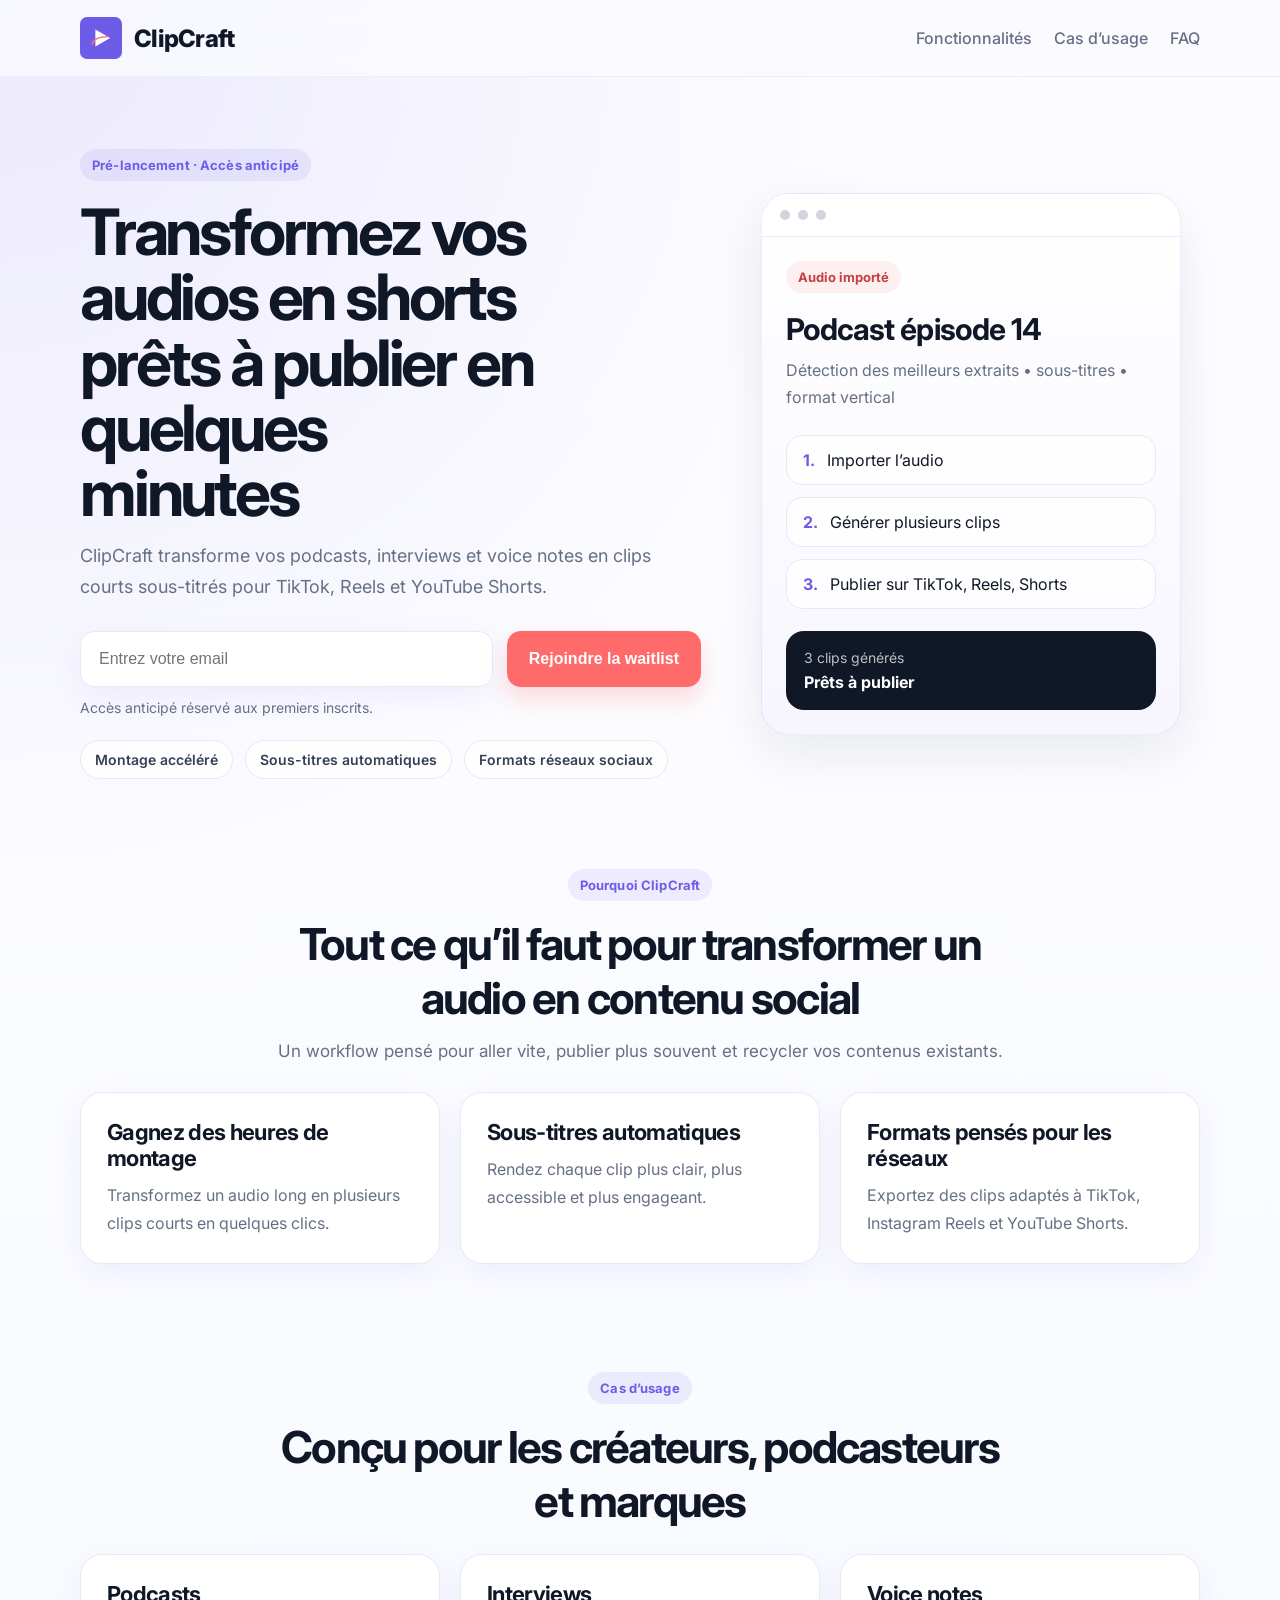
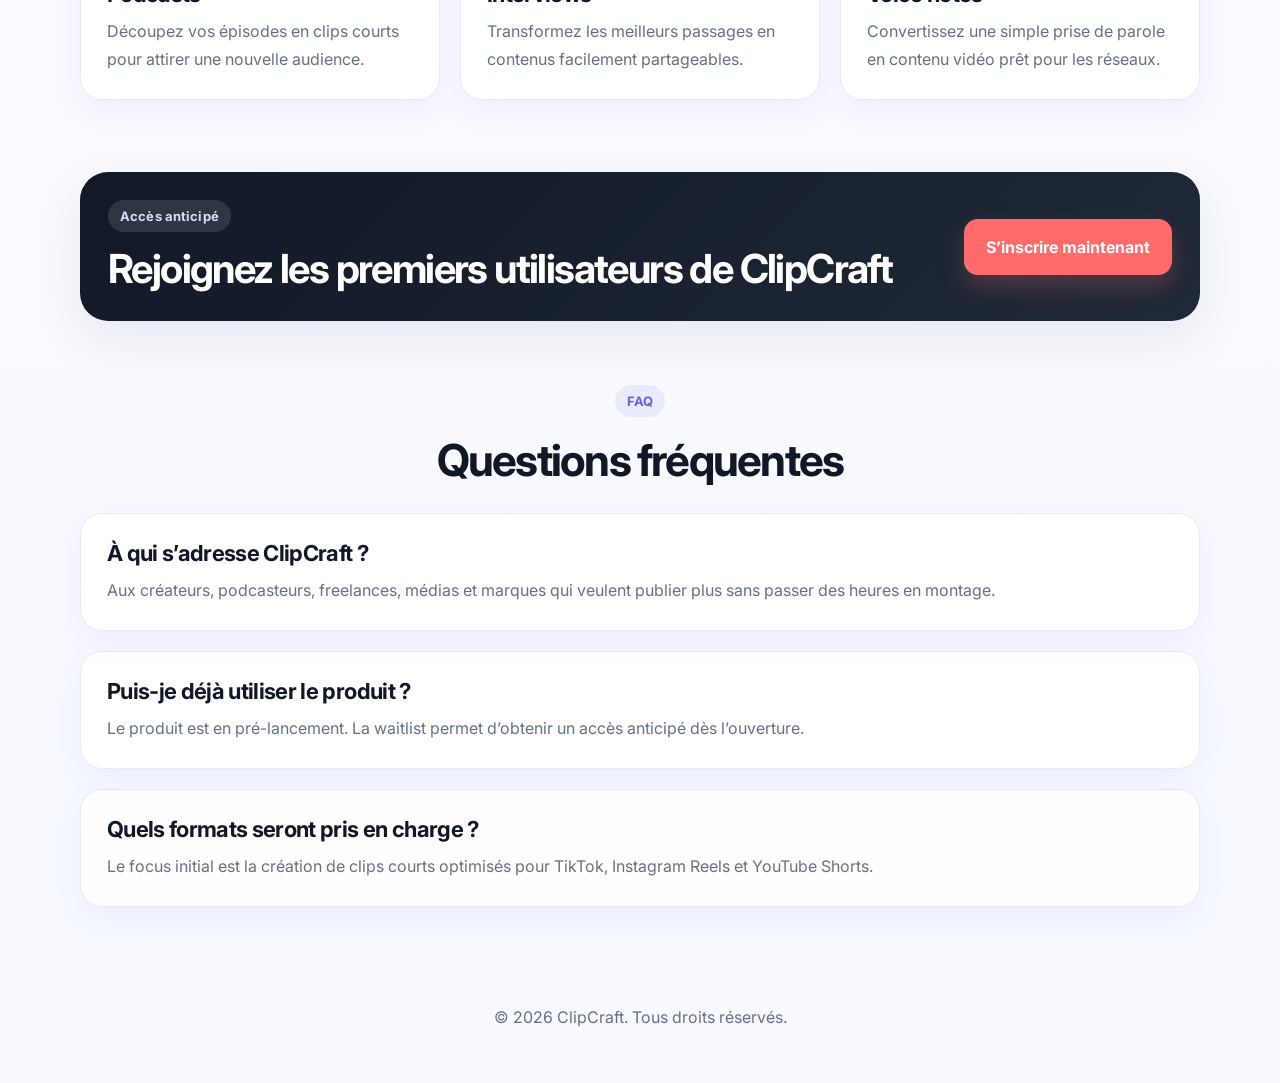
==== index.html @ 230f6a7a "Add Google Analytics tracking" ====
<!doctype html>
<html lang="fr">
<!-- Google tag (gtag.js) -->
<script async src="https://www.googletagmanager.com/gtag/js?id=G-SKMSDWS56Z"></script>
<script>
  window.dataLayer = window.dataLayer || [];
  function gtag(){dataLayer.push(arguments);}
  gtag('js', new Date());
  gtag('config', 'G-SKMSDWS56Z');
</script>
<head>
  <meta charset="UTF-8" />
  <meta name="viewport" content="width=device-width,initial-scale=1" />
  <title>ClipCraft — Transformez vos audios en shorts prêts à publier</title>
  <meta
    name="description"
    content="ClipCraft transforme vos podcasts, interviews et voice notes en clips courts sous-titrés prêts pour TikTok, Reels et YouTube Shorts."
  />
  <link rel="preconnect" href="https://fonts.googleapis.com" />
  <link rel="preconnect" href="https://fonts.gstatic.com" crossorigin />
  <link
    href="https://fonts.googleapis.com/css2?family=Inter:wght@400;500;600;700;800&display=swap"
    rel="stylesheet"
  />
  <link rel="stylesheet" href="styles.css" />
</head>
<body>
  <header class="site-header">
    <div class="container">
      <div class="brand">
        <img src="logo.svg" alt="ClipCraft logo" class="logo" />
        <span>ClipCraft</span>
      </div>
      <nav class="nav">
        <a href="#features">Fonctionnalités</a>
        <a href="#use-cases">Cas d’usage</a>
        <a href="#faq">FAQ</a>
      </nav>
    </div>
  </header>

  <main>
    <section class="hero">
      <div class="container hero-grid">
        <div class="hero-copy">
          <span class="eyebrow">Pré-lancement · Accès anticipé</span>
          <h1>Transformez vos audios en shorts prêts à publier en quelques minutes</h1>
          <p class="hero-text">
            ClipCraft transforme vos podcasts, interviews et voice notes en clips courts
            sous-titrés pour TikTok, Reels et YouTube Shorts.
          </p>

          <form class="waitlist-form" action="https://formspree.io/f/xwlkekny" method="POST">
            <input
              type="email"
              name="email"
              placeholder="Entrez votre email"
              required
            />
<input type="hidden" name="_next" value="https://clipcraft.store/merci.html" />
            <button type="submit">Rejoindre la waitlist</button>
          </form>

          <p class="form-note">Accès anticipé réservé aux premiers inscrits.</p>

          <div class="hero-points">
            <span>Montage accéléré</span>
            <span>Sous-titres automatiques</span>
            <span>Formats réseaux sociaux</span>
          </div>
        </div>

        <div class="hero-card">
          <div class="mockup">
            <div class="mockup-top">
              <span class="dot"></span>
              <span class="dot"></span>
              <span class="dot"></span>
            </div>
            <div class="mockup-body">
              <div class="mockup-badge">Audio importé</div>
              <h3>Podcast épisode 14</h3>
              <p>Détection des meilleurs extraits • sous-titres • format vertical</p>

              <div class="mockup-steps">
                <div class="step">
                  <strong>1.</strong>
                  <span>Importer l’audio</span>
                </div>
                <div class="step">
                  <strong>2.</strong>
                  <span>Générer plusieurs clips</span>
                </div>
                <div class="step">
                  <strong>3.</strong>
                  <span>Publier sur TikTok, Reels, Shorts</span>
                </div>
              </div>

              <div class="mockup-result">
                <span>3 clips générés</span>
                <strong>Prêts à publier</strong>
              </div>
            </div>
          </div>
        </div>
      </div>
    </section>

    <section id="features" class="features">
      <div class="container">
        <div class="section-heading">
          <span class="section-kicker">Pourquoi ClipCraft</span>
          <h2>Tout ce qu’il faut pour transformer un audio en contenu social</h2>
          <p>Un workflow pensé pour aller vite, publier plus souvent et recycler vos contenus existants.</p>
        </div>

        <div class="grid">
          <div class="card">
            <h3>Gagnez des heures de montage</h3>
            <p>Transformez un audio long en plusieurs clips courts en quelques clics.</p>
          </div>
          <div class="card">
            <h3>Sous-titres automatiques</h3>
            <p>Rendez chaque clip plus clair, plus accessible et plus engageant.</p>
          </div>
          <div class="card">
            <h3>Formats pensés pour les réseaux</h3>
            <p>Exportez des clips adaptés à TikTok, Instagram Reels et YouTube Shorts.</p>
          </div>
        </div>
      </div>
    </section>

    <section id="use-cases" class="use-cases">
      <div class="container">
        <div class="section-heading">
          <span class="section-kicker">Cas d’usage</span>
          <h2>Conçu pour les créateurs, podcasteurs et marques</h2>
        </div>

        <div class="use-grid">
          <div class="use-card">
            <h3>Podcasts</h3>
            <p>Découpez vos épisodes en clips courts pour attirer une nouvelle audience.</p>
          </div>
          <div class="use-card">
            <h3>Interviews</h3>
            <p>Transformez les meilleurs passages en contenus facilement partageables.</p>
          </div>
          <div class="use-card">
            <h3>Voice notes</h3>
            <p>Convertissez une simple prise de parole en contenu vidéo prêt pour les réseaux.</p>
          </div>
        </div>
      </div>
    </section>

    <section class="cta-band">
      <div class="container cta-band-content">
        <div>
          <span class="section-kicker">Accès anticipé</span>
          <h2>Rejoignez les premiers utilisateurs de ClipCraft</h2>
        </div>
        <a href="#top" class="secondary-cta" onclick="window.scrollTo({ top: 0, behavior: 'smooth' }); return false;">
          S’inscrire maintenant
        </a>
      </div>
    </section>

    <section id="faq" class="faq">
      <div class="container">
        <div class="section-heading">
          <span class="section-kicker">FAQ</span>
          <h2>Questions fréquentes</h2>
        </div>

        <div class="faq-list">
          <div class="faq-item">
            <h3>À qui s’adresse ClipCraft ?</h3>
            <p>Aux créateurs, podcasteurs, freelances, médias et marques qui veulent publier plus sans passer des heures en montage.</p>
          </div>
          <div class="faq-item">
            <h3>Puis-je déjà utiliser le produit ?</h3>
            <p>Le produit est en pré-lancement. La waitlist permet d’obtenir un accès anticipé dès l’ouverture.</p>
          </div>
          <div class="faq-item">
            <h3>Quels formats seront pris en charge ?</h3>
            <p>Le focus initial est la création de clips courts optimisés pour TikTok, Instagram Reels et YouTube Shorts.</p>
          </div>
        </div>
      </div>
    </section>
  </main>

  <footer class="site-footer">
    <div class="container">
      <p>© 2026 ClipCraft. Tous droits réservés.</p>
    </div>
  </footer>
</body>
</html>
---- styles.css ----
:root {
  --purple: #6c5ce7;
  --accent: #ff6b6b;
  --accent-dark: #f45757;
  --bg: #fafbff;
  --surface: #ffffff;
  --surface-soft: #f4f6ff;
  --text: #101828;
  --muted: #667085;
  --border: #e7eaf3;
  --shadow: 0 18px 50px rgba(16, 24, 40, 0.08);
  --shadow-soft: 0 10px 30px rgba(108, 92, 231, 0.08);
  --max-width: 1120px;
}

* {
  box-sizing: border-box;
}

html {
  scroll-behavior: smooth;
}

body {
  margin: 0;
  font-family: Inter, system-ui, -apple-system, BlinkMacSystemFont, "Segoe UI", Arial, sans-serif;
  color: var(--text);
  background:
    radial-gradient(circle at top left, rgba(108, 92, 231, 0.12), transparent 30%),
    linear-gradient(180deg, #fdfdff 0%, #f7f9ff 100%);
  -webkit-font-smoothing: antialiased;
}

img {
  display: block;
  max-width: 100%;
}

a {
  color: inherit;
  text-decoration: none;
}

.container {
  width: min(100% - 32px, var(--max-width));
  margin: 0 auto;
}

.site-header {
  position: sticky;
  top: 0;
  z-index: 20;
  backdrop-filter: blur(14px);
  background: rgba(250, 251, 255, 0.8);
  border-bottom: 1px solid rgba(231, 234, 243, 0.7);
}

.site-header .container {
  display: flex;
  align-items: center;
  justify-content: space-between;
  min-height: 76px;
}

.brand {
  display: flex;
  align-items: center;
  gap: 12px;
  font-size: 24px;
  font-weight: 800;
  letter-spacing: -0.03em;
}

.logo {
  width: 42px;
  height: 42px;
}

.nav {
  display: flex;
  align-items: center;
  gap: 22px;
}

.nav a {
  color: var(--muted);
  font-weight: 500;
}

.nav a:hover {
  color: var(--text);
}

.hero {
  padding: 72px 0 36px;
}

.hero-grid {
  display: grid;
  grid-template-columns: 1.15fr 0.85fr;
  gap: 40px;
  align-items: center;
}

.eyebrow,
.section-kicker {
  display: inline-flex;
  align-items: center;
  gap: 8px;
  padding: 8px 12px;
  border-radius: 999px;
  background: rgba(108, 92, 231, 0.1);
  color: var(--purple);
  font-weight: 700;
  font-size: 13px;
  letter-spacing: 0.01em;
}

.hero-copy h1 {
  margin: 18px 0 16px;
  font-size: clamp(40px, 6vw, 64px);
  line-height: 1.02;
  letter-spacing: -0.05em;
  max-width: 11ch;
}

.hero-text {
  margin: 0;
  max-width: 640px;
  font-size: 18px;
  line-height: 1.7;
  color: var(--muted);
}

.waitlist-form {
  display: flex;
  gap: 14px;
  margin-top: 28px;
  flex-wrap: wrap;
  max-width: 640px;
}

.waitlist-form input {
  flex: 1;
  min-width: 260px;
  min-height: 56px;
  padding: 0 18px;
  border: 1px solid var(--border);
  border-radius: 14px;
  background: rgba(255, 255, 255, 0.96);
  font-size: 16px;
  color: var(--text);
  outline: none;
  box-shadow: var(--shadow-soft);
}

.waitlist-form input:focus {
  border-color: var(--purple);
  box-shadow: 0 0 0 4px rgba(108, 92, 231, 0.14);
}

.waitlist-form button,
.secondary-cta {
  display: inline-flex;
  align-items: center;
  justify-content: center;
  min-height: 56px;
  padding: 0 22px;
  border: none;
  border-radius: 14px;
  background: var(--accent);
  color: #fff;
  font-size: 16px;
  font-weight: 700;
  cursor: pointer;
  box-shadow: 0 12px 24px rgba(255, 107, 107, 0.24);
  transition: transform 0.18s ease, box-shadow 0.18s ease, background 0.18s ease;
}

.waitlist-form button:hover,
.secondary-cta:hover {
  transform: translateY(-1px);
  background: var(--accent-dark);
  box-shadow: 0 16px 30px rgba(244, 87, 87, 0.28);
}

.form-note {
  margin-top: 12px;
  font-size: 14px;
  color: var(--muted);
}

.hero-points {
  display: flex;
  flex-wrap: wrap;
  gap: 12px;
  margin-top: 24px;
}

.hero-points span {
  padding: 10px 14px;
  border: 1px solid var(--border);
  border-radius: 999px;
  background: rgba(255, 255, 255, 0.8);
  color: #344054;
  font-size: 14px;
  font-weight: 600;
}

.hero-card {
  display: flex;
  justify-content: center;
}

.mockup {
  width: min(100%, 420px);
  border: 1px solid rgba(108, 92, 231, 0.12);
  border-radius: 28px;
  overflow: hidden;
  background: linear-gradient(180deg, #ffffff 0%, #f7f6ff 100%);
  box-shadow: var(--shadow);
}

.mockup-top {
  display: flex;
  gap: 8px;
  padding: 16px 18px;
  border-bottom: 1px solid rgba(231, 234, 243, 0.85);
  background: rgba(255, 255, 255, 0.85);
}

.dot {
  width: 10px;
  height: 10px;
  border-radius: 50%;
  background: #d0d5dd;
}

.mockup-body {
  padding: 24px;
}

.mockup-badge {
  display: inline-block;
  padding: 8px 12px;
  border-radius: 999px;
  background: rgba(255, 107, 107, 0.1);
  color: #c43f3f;
  font-size: 13px;
  font-weight: 700;
}

.mockup-body h3 {
  margin: 18px 0 10px;
  font-size: 30px;
  letter-spacing: -0.03em;
}

.mockup-body p {
  margin: 0;
  color: var(--muted);
  line-height: 1.7;
}

.mockup-steps {
  display: grid;
  gap: 12px;
  margin-top: 24px;
}

.step {
  display: flex;
  align-items: center;
  gap: 12px;
  padding: 14px 16px;
  border: 1px solid var(--border);
  border-radius: 16px;
  background: rgba(255, 255, 255, 0.8);
}

.step strong {
  color: var(--purple);
}

.mockup-result {
  margin-top: 22px;
  padding: 18px;
  border-radius: 18px;
  background: #101828;
  color: #fff;
}

.mockup-result span {
  display: block;
  opacity: 0.72;
  font-size: 14px;
  margin-bottom: 6px;
}

.section-heading {
  max-width: 760px;
  margin: 0 auto 26px;
  text-align: center;
}

.section-heading h2 {
  margin: 16px 0 12px;
  font-size: clamp(30px, 4vw, 44px);
  letter-spacing: -0.04em;
}

.section-heading p {
  margin: 0;
  color: var(--muted);
  font-size: 17px;
  line-height: 1.75;
}

.features,
.use-cases,
.faq {
  padding: 54px 0;
}

.grid,
.use-grid,
.faq-list {
  display: grid;
  gap: 20px;
}

.grid,
.use-grid {
  grid-template-columns: repeat(3, minmax(0, 1fr));
}

.card,
.use-card,
.faq-item {
  padding: 26px;
  border: 1px solid var(--border);
  border-radius: 22px;
  background: rgba(255, 255, 255, 0.92);
  box-shadow: var(--shadow-soft);
}

.card h3,
.use-card h3,
.faq-item h3 {
  margin: 0 0 10px;
  font-size: 22px;
  letter-spacing: -0.03em;
}

.card p,
.use-card p,
.faq-item p {
  margin: 0;
  color: var(--muted);
  line-height: 1.75;
}

.cta-band {
  padding: 18px 0 10px;
}

.cta-band-content {
  display: flex;
  align-items: center;
  justify-content: space-between;
  gap: 20px;
  padding: 28px;
  border-radius: 28px;
  background: linear-gradient(135deg, #111827 0%, #1f2937 100%);
  color: #fff;
  box-shadow: var(--shadow);
}

.cta-band-content h2 {
  margin: 12px 0 0;
  font-size: clamp(28px, 3.5vw, 40px);
  letter-spacing: -0.04em;
}

.cta-band .section-kicker {
  background: rgba(255, 255, 255, 0.12);
  color: #d8ddff;
}

.secondary-cta {
  flex-shrink: 0;
  text-decoration: none;
}

.site-footer {
  padding: 30px 0 40px;
  color: var(--muted);
  text-align: center;
}

@media (max-width: 980px) {
  .hero-grid,
  .grid,
  .use-grid {
    grid-template-columns: 1fr;
  }

  .hero-copy h1 {
    max-width: 14ch;
  }

  .hero-card {
    justify-content: flex-start;
  }

  .cta-band-content {
    flex-direction: column;
    align-items: flex-start;
  }
}

@media (max-width: 720px) {
  .site-header .container {
    flex-direction: column;
    align-items: flex-start;
    justify-content: center;
    gap: 12px;
    padding: 16px 0;
  }

  .nav {
    gap: 14px;
    flex-wrap: wrap;
  }

  .hero {
    padding-top: 36px;
  }

  .hero-copy h1 {
    font-size: 38px;
    max-width: none;
  }

  .hero-text {
    font-size: 16px;
  }

  .waitlist-form input,
  .waitlist-form button,
  .secondary-cta {
    width: 100%;
  }

  .mockup-body h3 {
    font-size: 24px;
  }
.thankyou-page {
  min-height: 100vh;
  display: flex;
  align-items: center;
  justify-content: center;
  padding: 40px 0;
}

.thankyou-wrap {
  display: flex;
  justify-content: center;
}

.thankyou-card {
  max-width: 720px;
  padding: 40px;
  border: 1px solid var(--border);
  border-radius: 28px;
  background: rgba(255, 255, 255, 0.95);
  box-shadow: var(--shadow);
  text-align: center;
}

.thankyou-card h1 {
  margin: 18px 0 16px;
  font-size: clamp(34px, 5vw, 52px);
  letter-spacing: -0.04em;
}

.thankyou-card p {
  margin: 0 0 14px;
  color: var(--muted);
  line-height: 1.8;
  font-size: 17px;
}
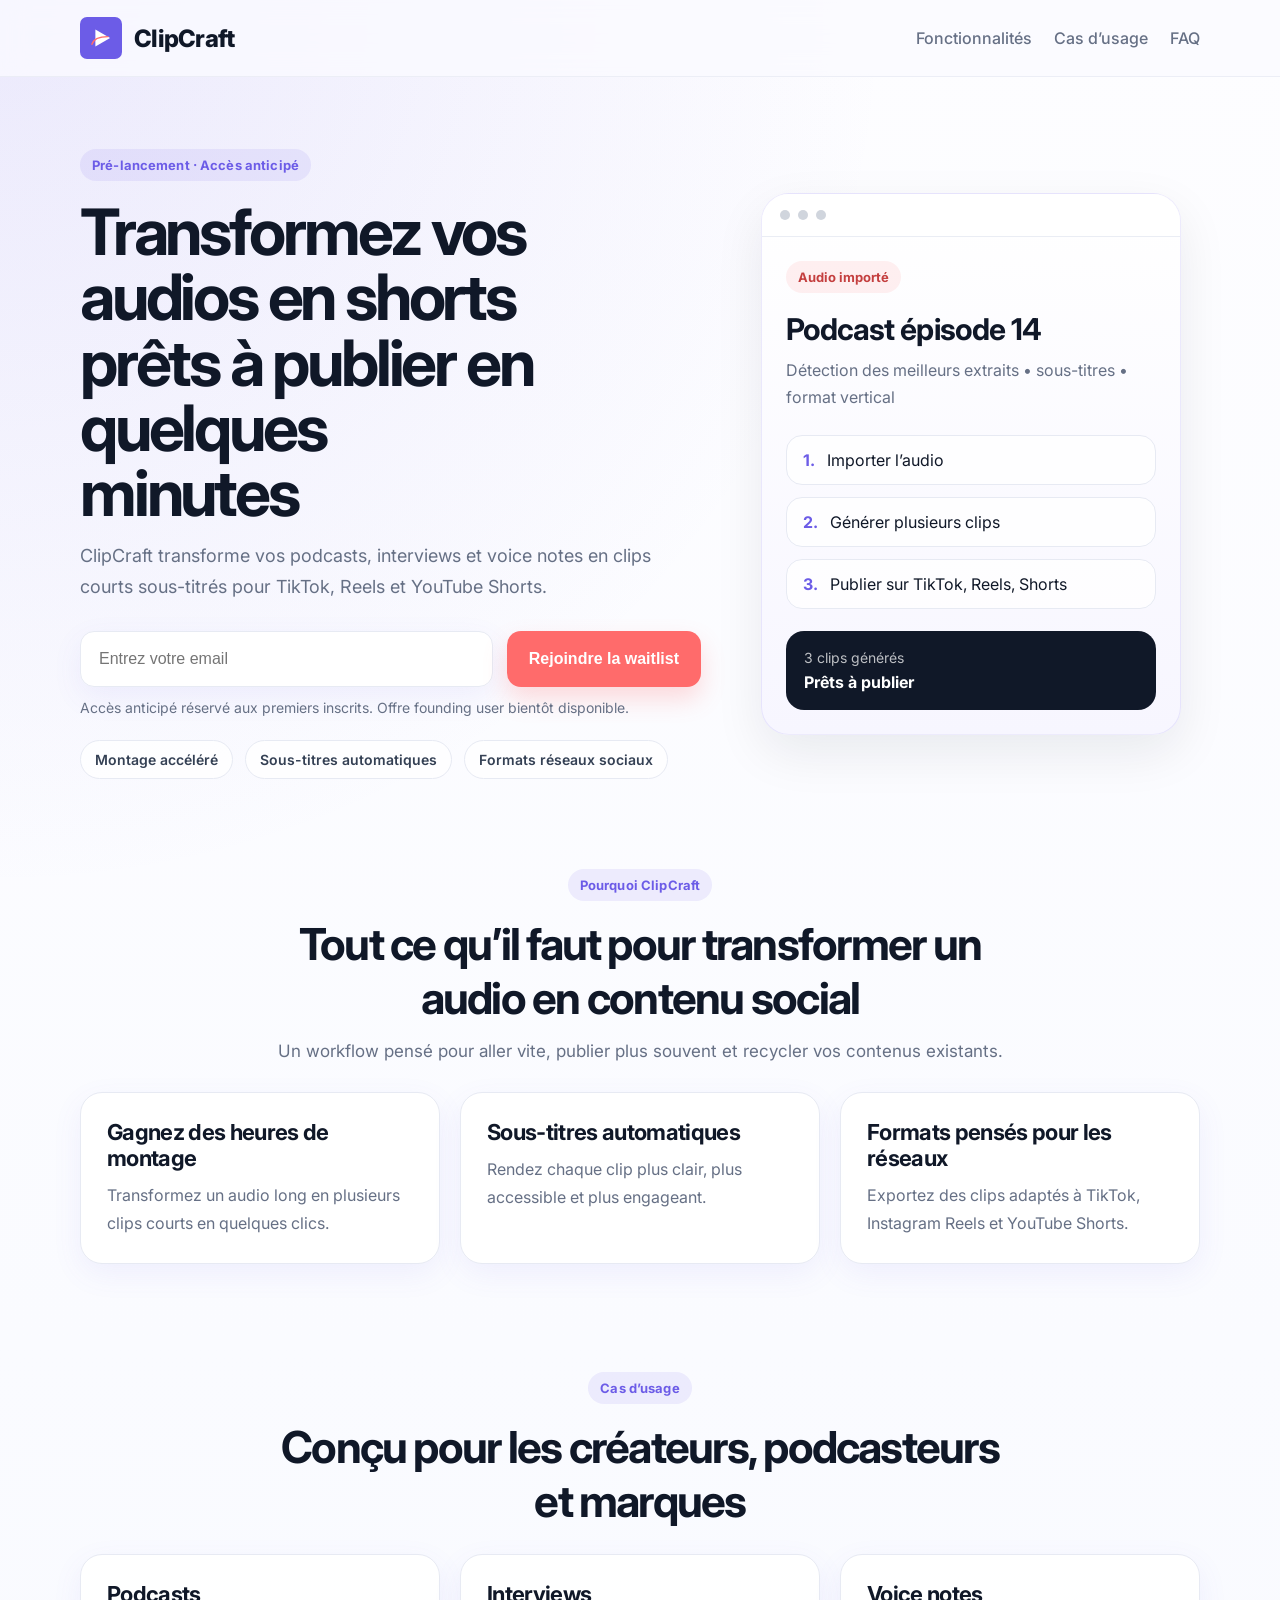
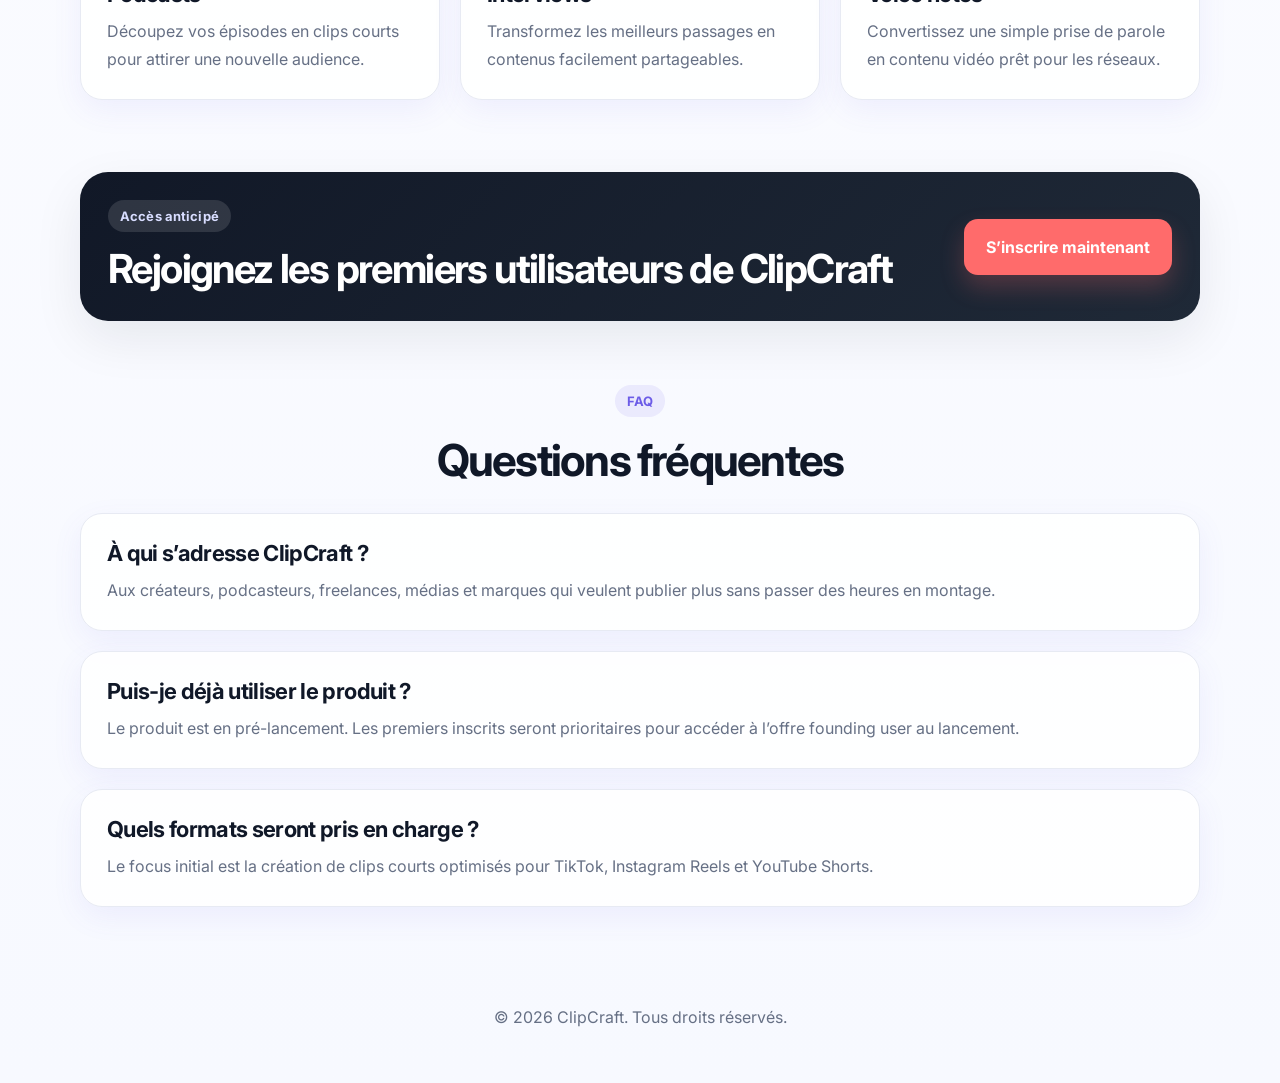
==== commit 707b54c1: "Prepare landing for founding user offer" ====
--- a/index.html
+++ b/index.html
@@ -61,7 +61,7 @@
             <button type="submit">Rejoindre la waitlist</button>
           </form>
 
-          <p class="form-note">Accès anticipé réservé aux premiers inscrits.</p>
+         <p class="form-note">Accès anticipé réservé aux premiers inscrits. Offre founding user bientôt disponible.</p>
 
           <div class="hero-points">
             <span>Montage accéléré</span>
@@ -182,7 +182,7 @@
           </div>
           <div class="faq-item">
             <h3>Puis-je déjà utiliser le produit ?</h3>
-            <p>Le produit est en pré-lancement. La waitlist permet d’obtenir un accès anticipé dès l’ouverture.</p>
+            <p>Le produit est en pré-lancement. Les premiers inscrits seront prioritaires pour accéder à l’offre founding user au lancement.</p>
           </div>
           <div class="faq-item">
             <h3>Quels formats seront pris en charge ?</h3>
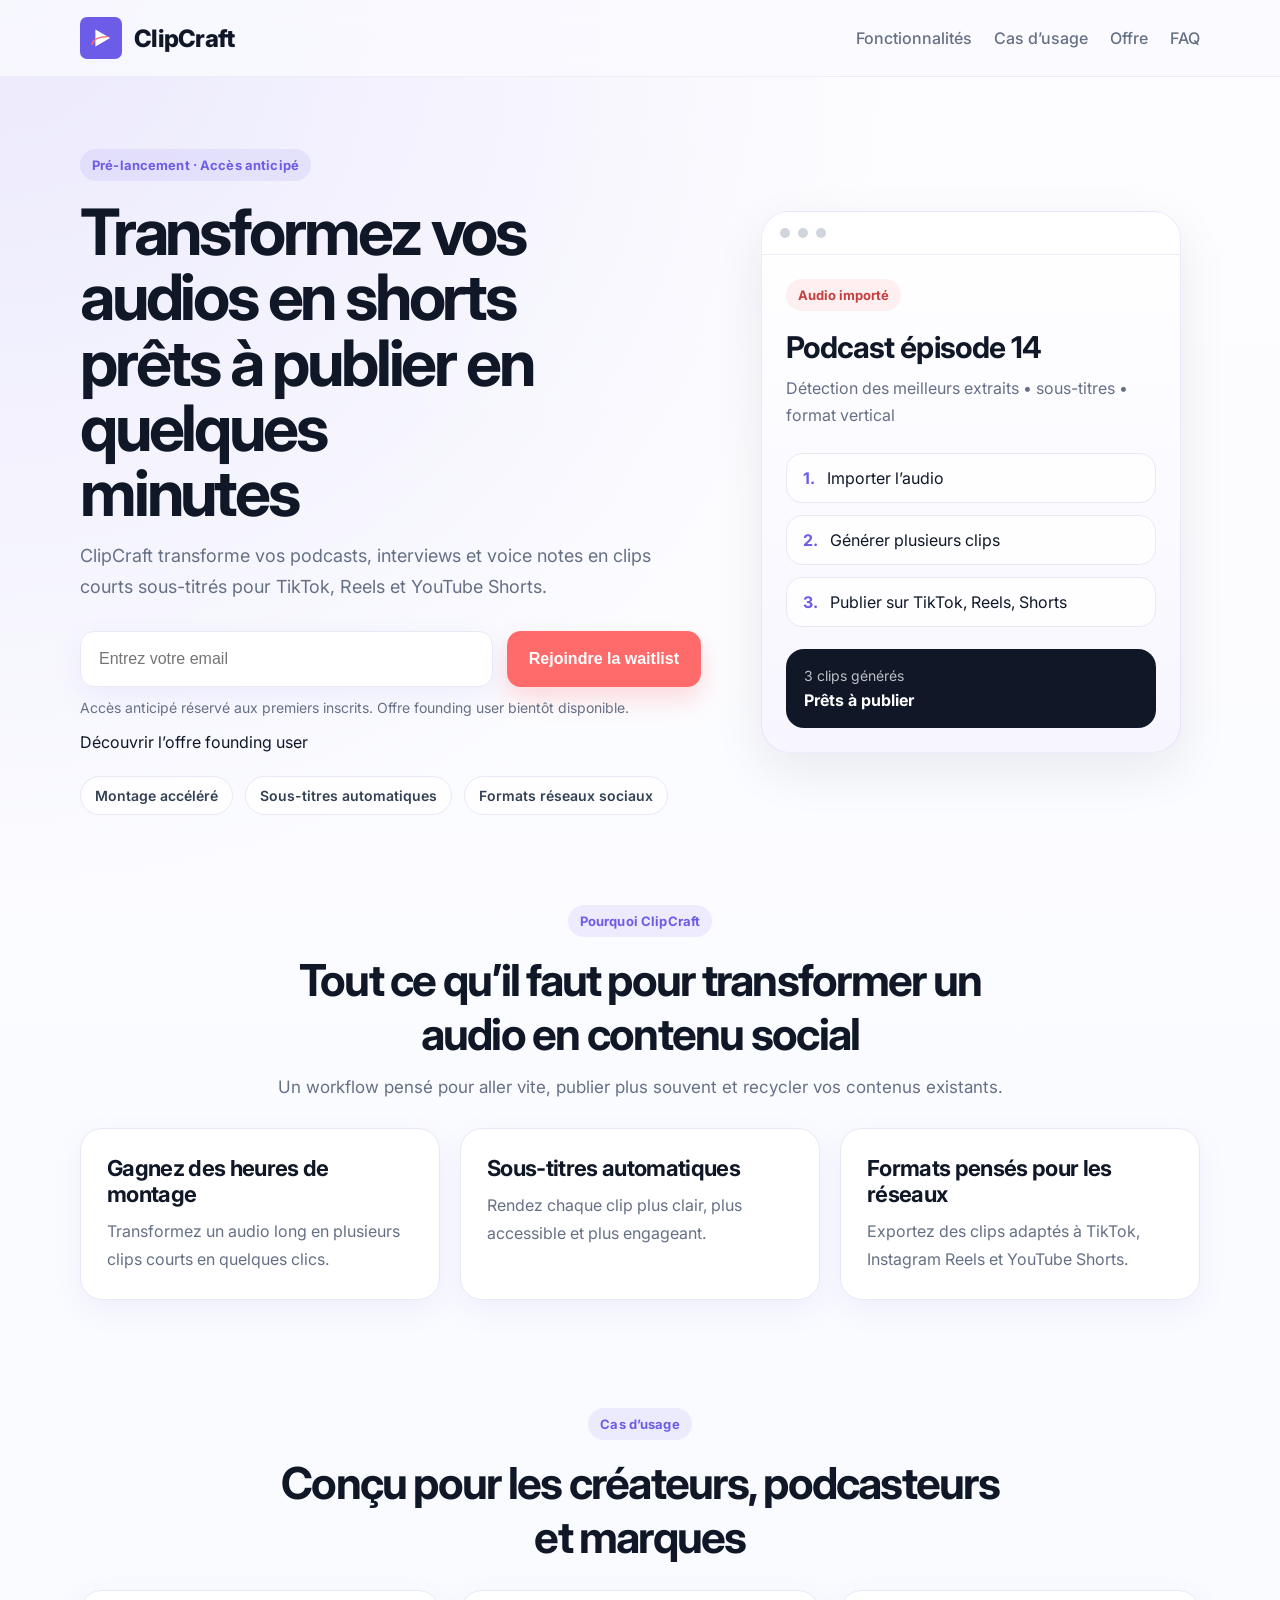
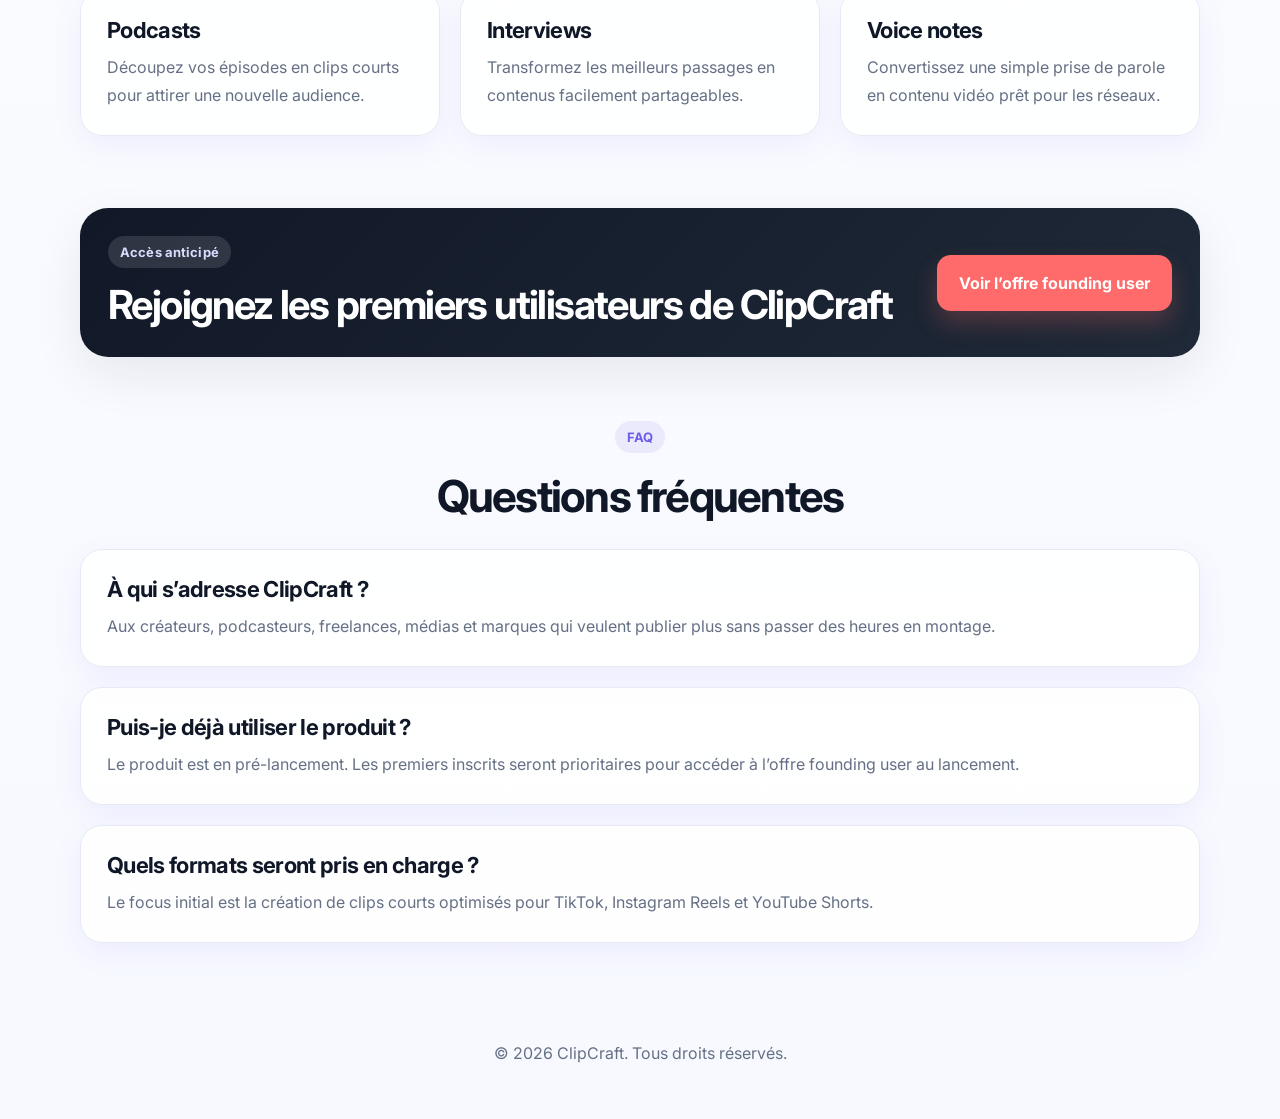
==== commit 01e43a55: "Link landing page to founding user offer" ====
--- a/index.html
+++ b/index.html
@@ -32,10 +32,11 @@
         <span>ClipCraft</span>
       </div>
       <nav class="nav">
-        <a href="#features">Fonctionnalités</a>
-        <a href="#use-cases">Cas d’usage</a>
-        <a href="#faq">FAQ</a>
-      </nav>
+  <a href="#features">Fonctionnalités</a>
+  <a href="#use-cases">Cas d’usage</a>
+  <a href="/offre.html">Offre</a>
+  <a href="#faq">FAQ</a>
+</nav>
     </div>
   </header>
 
@@ -62,6 +63,9 @@
           </form>
 
          <p class="form-note">Accès anticipé réservé aux premiers inscrits. Offre founding user bientôt disponible.</p>
+<p class="offer-link-inline">
+  <a href="/offre.html">Découvrir l’offre founding user</a>
+</p>
 
           <div class="hero-points">
             <span>Montage accéléré</span>
@@ -162,9 +166,9 @@
           <span class="section-kicker">Accès anticipé</span>
           <h2>Rejoignez les premiers utilisateurs de ClipCraft</h2>
         </div>
-        <a href="#top" class="secondary-cta" onclick="window.scrollTo({ top: 0, behavior: 'smooth' }); return false;">
-          S’inscrire maintenant
-        </a>
+       <a href="/offre.html" class="secondary-cta">
+  Voir l’offre founding user
+</a>
       </div>
     </section>
 
--- a/styles.css
+++ b/styles.css
@@ -489,4 +489,17 @@
   color: var(--muted);
   line-height: 1.8;
   font-size: 17px;
+}
+
+.offer-link-inline {
+  margin-top: 10px;
+}
+
+.offer-link-inline a {
+  color: var(--purple);
+  font-weight: 700;
+}
+
+.offer-link-inline a:hover {
+  text-decoration: underline;
 }
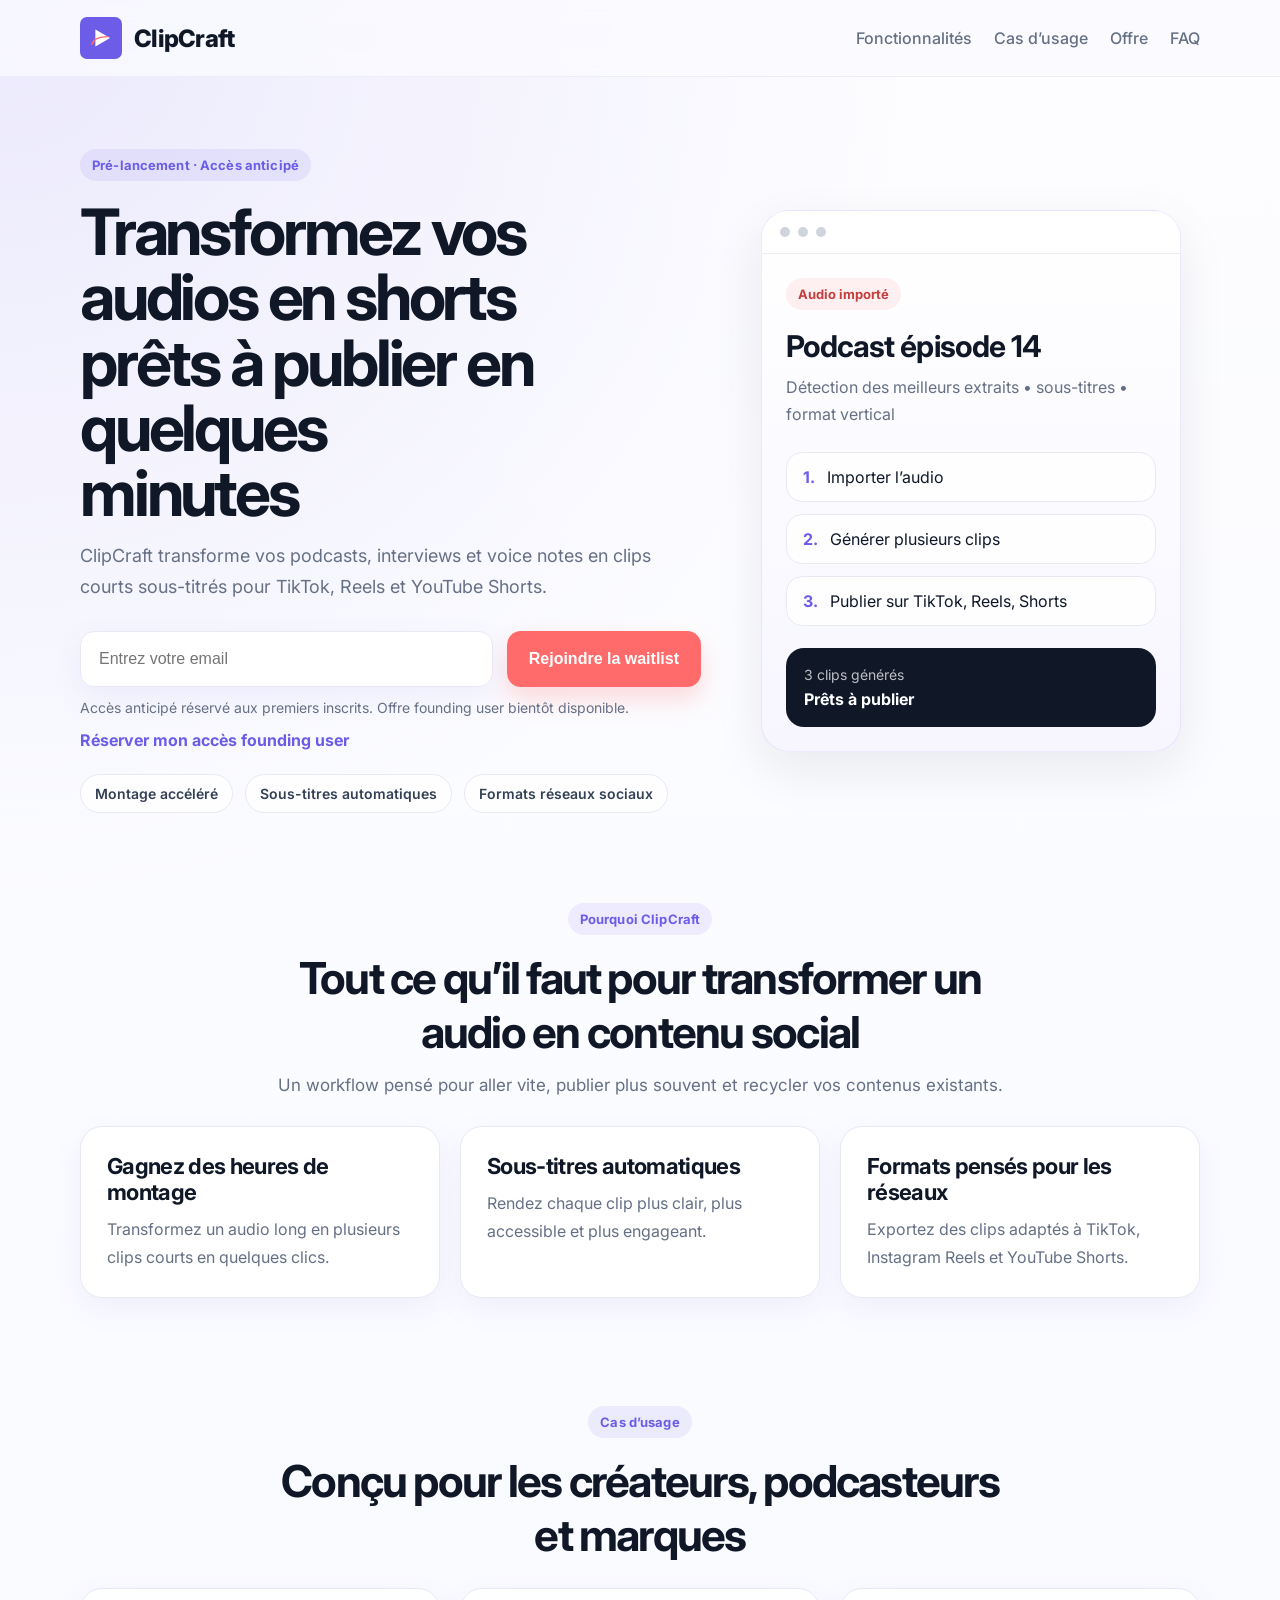
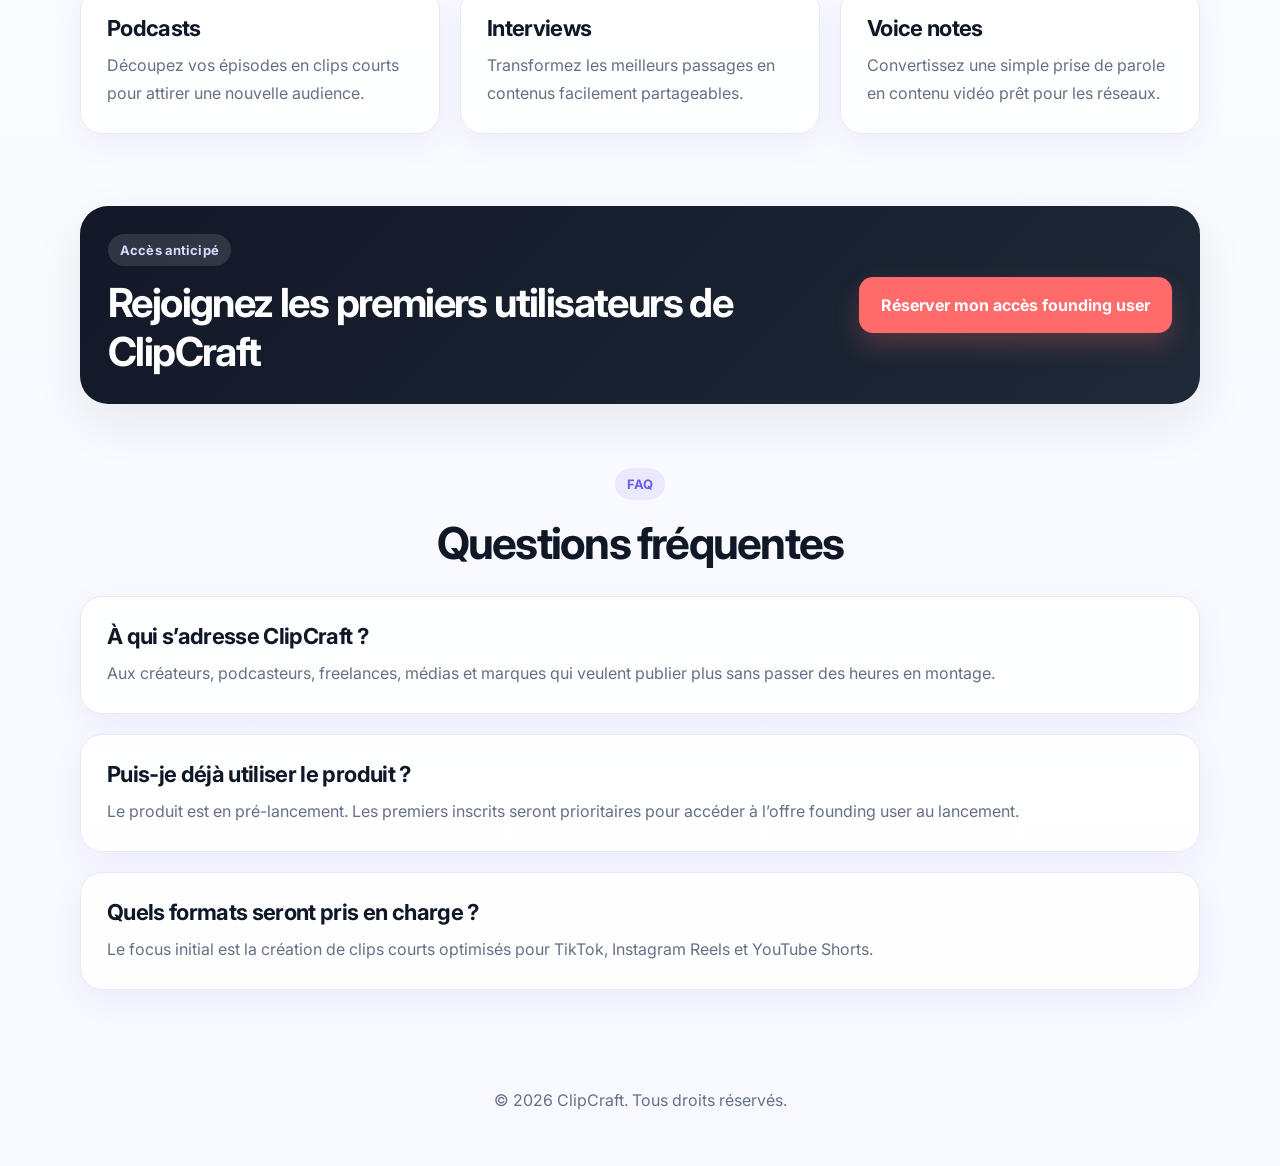
==== commit ad8c28fc: "Activate Stripe payment link for founding user offer" ====
--- a/index.html
+++ b/index.html
@@ -64,9 +64,10 @@
 
          <p class="form-note">Accès anticipé réservé aux premiers inscrits. Offre founding user bientôt disponible.</p>
 <p class="offer-link-inline">
-  <a href="/offre.html">Découvrir l’offre founding user</a>
+  <a href="https://buy.stripe.com/eVq4gyfzS7hm0228qC8ww00" target="_blank" rel="noopener noreferrer">
+    Réserver mon accès founding user
+  </a>
 </p>
-
           <div class="hero-points">
             <span>Montage accéléré</span>
             <span>Sous-titres automatiques</span>
@@ -166,10 +167,14 @@
           <span class="section-kicker">Accès anticipé</span>
           <h2>Rejoignez les premiers utilisateurs de ClipCraft</h2>
         </div>
-       <a href="/offre.html" class="secondary-cta">
-  Voir l’offre founding user
-</a>
-      </div>
+<a
+  href="https://buy.stripe.com/eVq4gyfzS7hm0228qC8ww00"
+  class="secondary-cta"
+  target="_blank"
+  rel="noopener noreferrer"
+>
+  Réserver mon accès founding user
+</a>      </div>
     </section>
 
     <section id="faq" class="faq">
--- a/styles.css
+++ b/styles.css
@@ -398,63 +398,6 @@
   text-align: center;
 }
 
-@media (max-width: 980px) {
-  .hero-grid,
-  .grid,
-  .use-grid {
-    grid-template-columns: 1fr;
-  }
-
-  .hero-copy h1 {
-    max-width: 14ch;
-  }
-
-  .hero-card {
-    justify-content: flex-start;
-  }
-
-  .cta-band-content {
-    flex-direction: column;
-    align-items: flex-start;
-  }
-}
-
-@media (max-width: 720px) {
-  .site-header .container {
-    flex-direction: column;
-    align-items: flex-start;
-    justify-content: center;
-    gap: 12px;
-    padding: 16px 0;
-  }
-
-  .nav {
-    gap: 14px;
-    flex-wrap: wrap;
-  }
-
-  .hero {
-    padding-top: 36px;
-  }
-
-  .hero-copy h1 {
-    font-size: 38px;
-    max-width: none;
-  }
-
-  .hero-text {
-    font-size: 16px;
-  }
-
-  .waitlist-form input,
-  .waitlist-form button,
-  .secondary-cta {
-    width: 100%;
-  }
-
-  .mockup-body h3 {
-    font-size: 24px;
-  }
 .thankyou-page {
   min-height: 100vh;
   display: flex;
@@ -502,4 +445,208 @@
 
 .offer-link-inline a:hover {
   text-decoration: underline;
+}
+
+.offer-page {
+  min-height: 100vh;
+  padding: 56px 0;
+  display: flex;
+  align-items: center;
+}
+
+.offer-wrap {
+  display: flex;
+  justify-content: center;
+}
+
+.offer-card {
+  width: 100%;
+  max-width: 920px;
+  padding: 40px;
+  border: 1px solid var(--border);
+  border-radius: 30px;
+  background: rgba(255, 255, 255, 0.95);
+  box-shadow: var(--shadow);
+}
+
+.offer-card h1 {
+  margin: 18px 0 14px;
+  font-size: clamp(38px, 5vw, 56px);
+  letter-spacing: -0.05em;
+}
+
+.offer-lead {
+  margin: 0;
+  max-width: 720px;
+  color: var(--muted);
+  font-size: 18px;
+  line-height: 1.8;
+}
+
+.offer-label {
+  margin: 0 0 8px;
+  opacity: 0.8;
+  font-size: 14px;
+}
+
+.offer-badge {
+  display: inline-flex;
+  padding: 10px 14px;
+  border-radius: 999px;
+  background: rgba(255, 255, 255, 0.12);
+  font-size: 14px;
+  font-weight: 600;
+}
+
+.offer-grid {
+  display: grid;
+  grid-template-columns: repeat(2, minmax(0, 1fr));
+  gap: 20px;
+  margin-top: 24px;
+}
+
+.offer-item {
+  padding: 24px;
+  border: 1px solid var(--border);
+  border-radius: 22px;
+  background: rgba(255, 255, 255, 0.92);
+  box-shadow: var(--shadow-soft);
+}
+
+.offer-item h3 {
+  margin: 0 0 12px;
+  font-size: 24px;
+  letter-spacing: -0.03em;
+}
+
+.offer-item ul {
+  margin: 0;
+  padding-left: 20px;
+  color: var(--muted);
+  line-height: 1.9;
+}
+
+.offer-note-box {
+  margin-top: 24px;
+  padding: 22px;
+  border-radius: 20px;
+  background: rgba(108, 92, 231, 0.08);
+  color: #344054;
+}
+
+.offer-note-box p {
+  margin: 0;
+  line-height: 1.8;
+}
+
+.offer-actions {
+  margin-top: 28px;
+  display: flex;
+  justify-content: flex-start;
+}
+
+.offer-hero-box {
+  margin-top: 28px;
+  padding: 28px;
+  border-radius: 26px;
+  background: linear-gradient(135deg, #111827 0%, #1f2937 100%);
+  color: #fff;
+  display: grid;
+  grid-template-columns: 1.1fr 0.9fr;
+  gap: 22px;
+  align-items: center;
+}
+
+.offer-price-side h2 {
+  margin: 8px 0 10px;
+  font-size: clamp(42px, 6vw, 58px);
+  letter-spacing: -0.05em;
+}
+
+.offer-subnote {
+  margin: 0;
+  color: rgba(255, 255, 255, 0.78);
+  line-height: 1.7;
+}
+
+.offer-urgency {
+  padding: 20px;
+  border-radius: 22px;
+  background: rgba(255, 255, 255, 0.08);
+}
+
+.offer-urgency p {
+  margin: 14px 0 0;
+  line-height: 1.7;
+  color: rgba(255, 255, 255, 0.86);
+}
+
+@media (max-width: 980px) {
+  .hero-grid,
+  .grid,
+  .use-grid {
+    grid-template-columns: 1fr;
+  }
+
+  .hero-copy h1 {
+    max-width: 14ch;
+  }
+
+  .hero-card {
+    justify-content: flex-start;
+  }
+
+  .cta-band-content {
+    flex-direction: column;
+    align-items: flex-start;
+  }
+}
+
+@media (max-width: 820px) {
+  .offer-grid,
+  .offer-hero-box {
+    grid-template-columns: 1fr;
+  }
+
+  .offer-card {
+    padding: 28px;
+  }
+}
+
+@media (max-width: 720px) {
+  .site-header .container {
+    flex-direction: column;
+    align-items: flex-start;
+    justify-content: center;
+    gap: 12px;
+    padding: 16px 0;
+  }
+
+  .nav {
+    gap: 14px;
+    flex-wrap: wrap;
+  }
+
+  .hero {
+    padding-top: 36px;
+  }
+
+  .hero-copy h1 {
+    font-size: 38px;
+    max-width: none;
+  }
+
+  .hero-text {
+    font-size: 16px;
+  }
+
+  .waitlist-form input,
+  .waitlist-form button,
+  .secondary-cta {
+    width: 100%;
+  }
+
+  .mockup-body h3 {
+    font-size: 24px;
+  }
 }
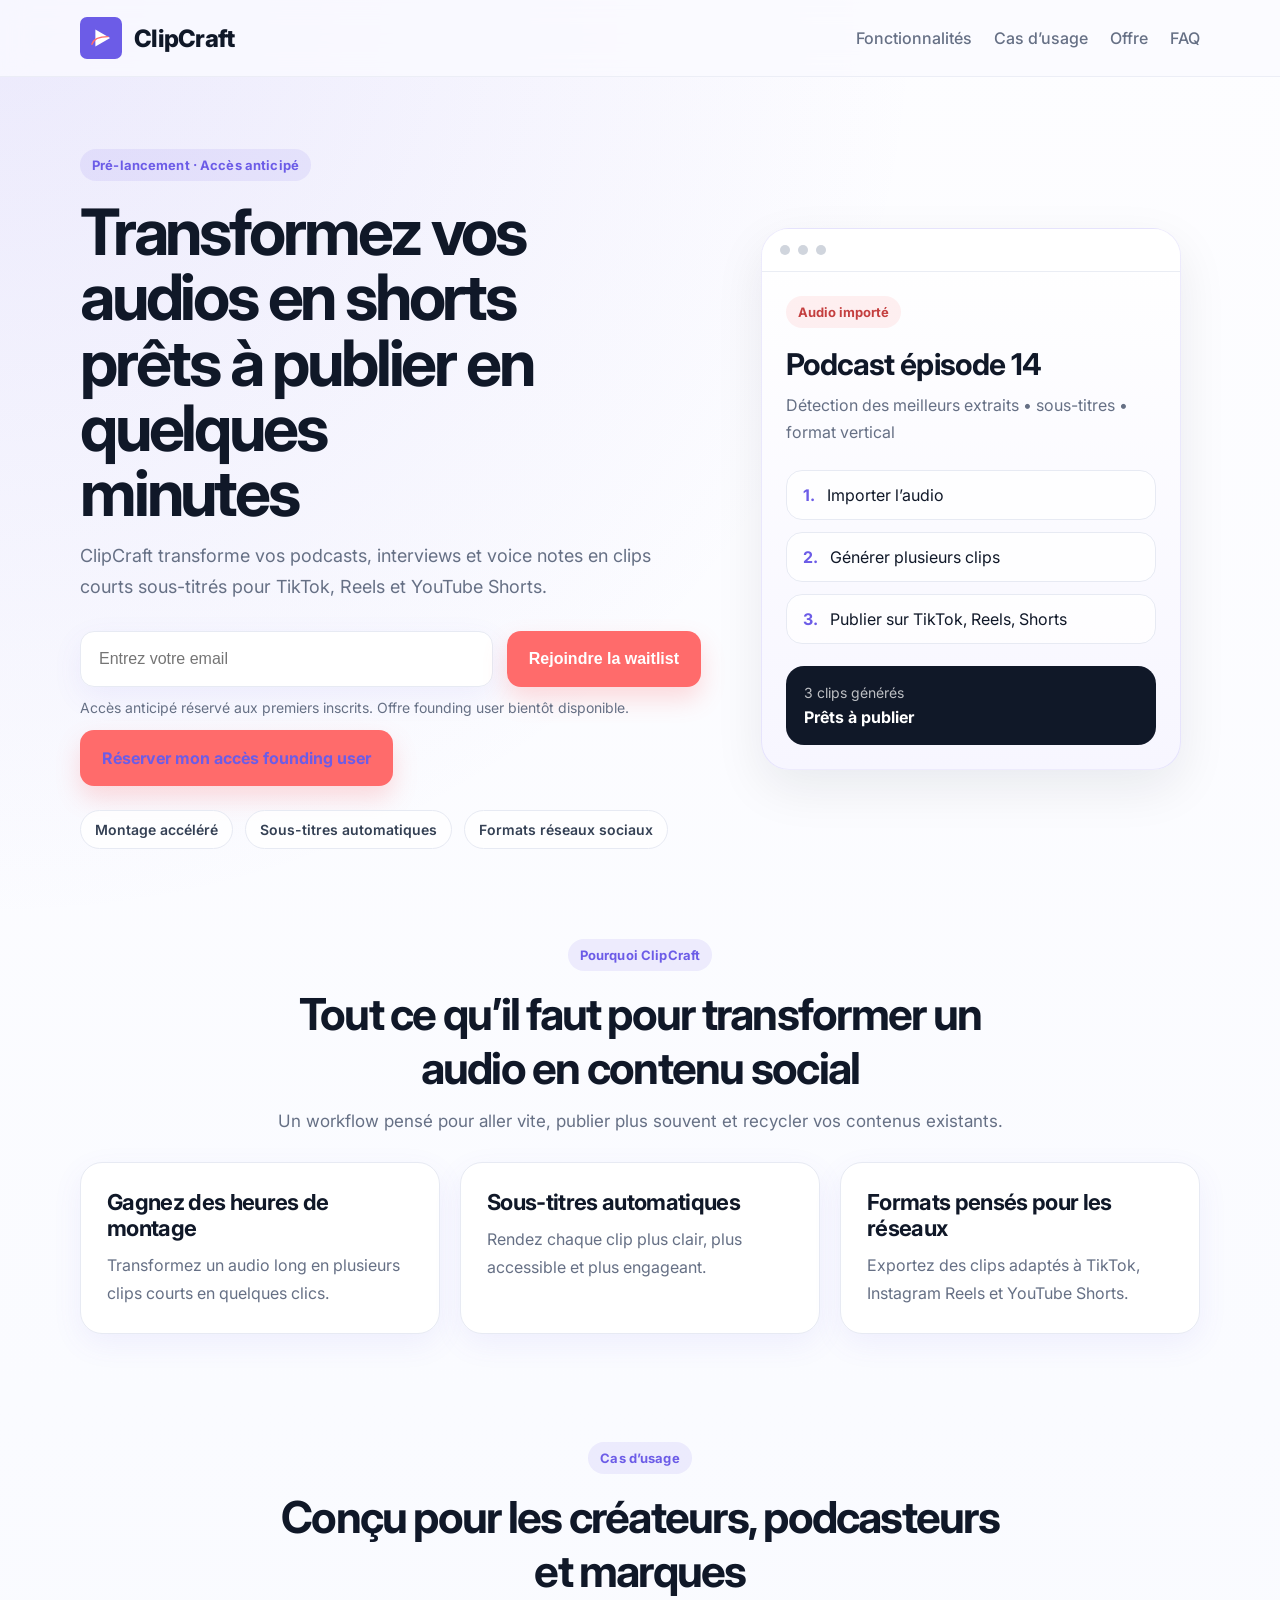
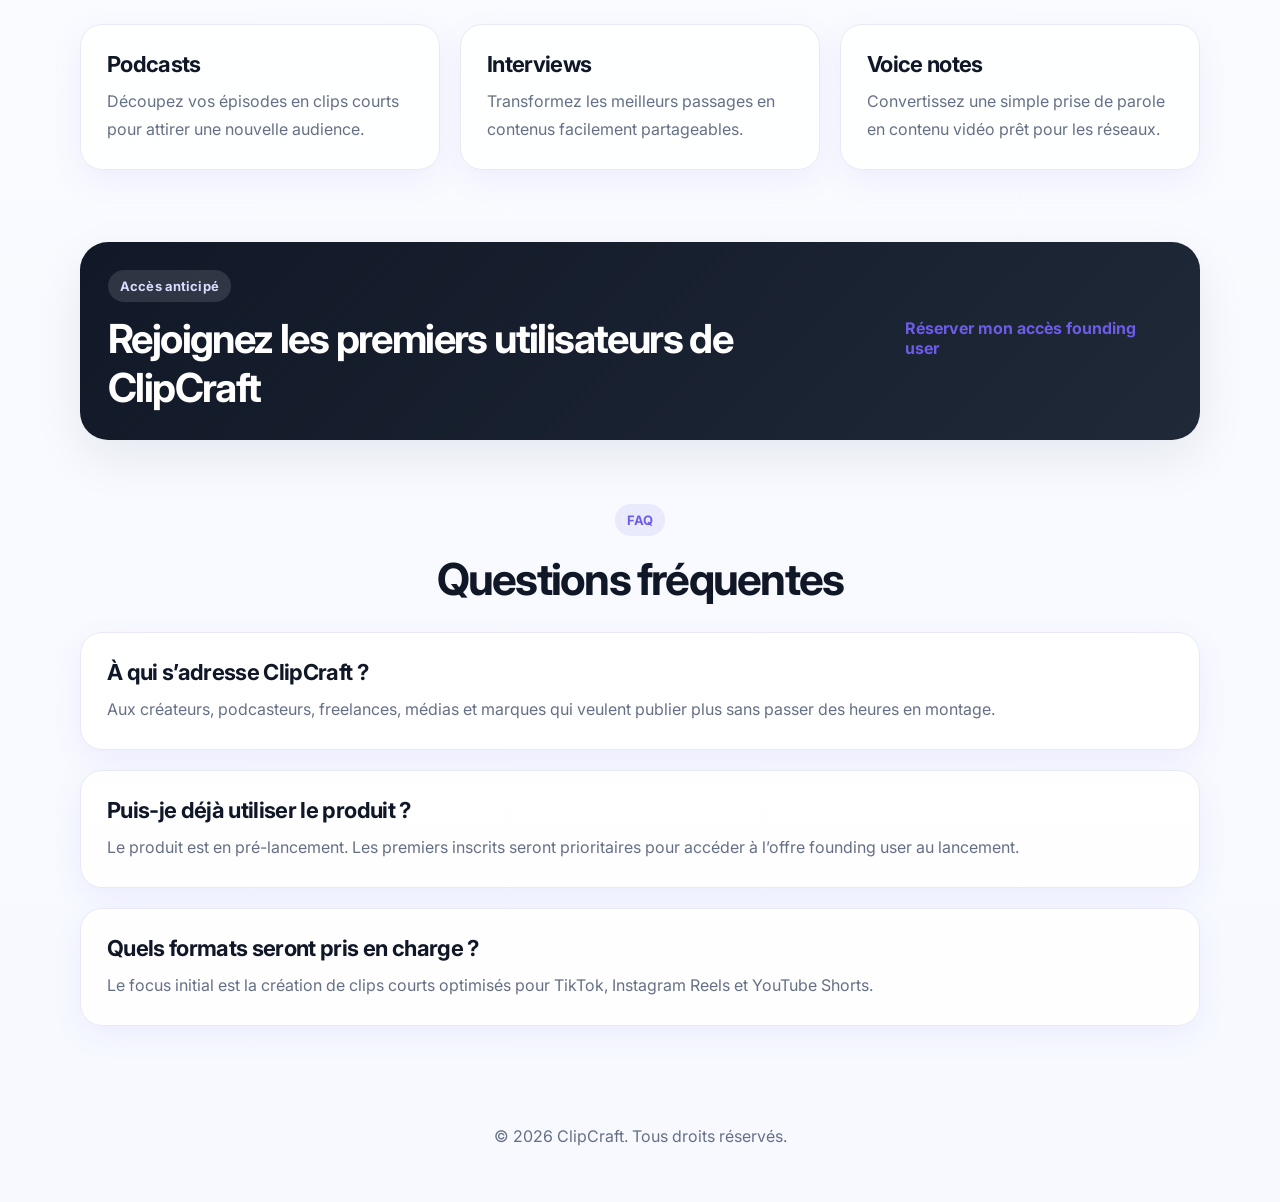
==== commit 89430f87: "Add analytics tracking for Stripe purchase clicks" ====
--- a/index.html
+++ b/index.html
@@ -64,9 +64,15 @@
 
          <p class="form-note">Accès anticipé réservé aux premiers inscrits. Offre founding user bientôt disponible.</p>
 <p class="offer-link-inline">
-  <a href="https://buy.stripe.com/eVq4gyfzS7hm0228qC8ww00" target="_blank" rel="noopener noreferrer">
-    Réserver mon accès founding user
-  </a>
+<a
+  href="https://buy.stripe.com/eVq4gyfzS7hm0228qC8ww00"
+  class="secondary-cta"
+  target="_blank"
+  rel="noopener noreferrer"
+  onclick="trackPurchaseClick('landing_cta')"
+>
+  Réserver mon accès founding user
+</a>
 </p>
           <div class="hero-points">
             <span>Montage accéléré</span>
@@ -167,14 +173,16 @@
           <span class="section-kicker">Accès anticipé</span>
           <h2>Rejoignez les premiers utilisateurs de ClipCraft</h2>
         </div>
-<a
-  href="https://buy.stripe.com/eVq4gyfzS7hm0228qC8ww00"
-  class="secondary-cta"
-  target="_blank"
-  rel="noopener noreferrer"
->
-  Réserver mon accès founding user
-</a>      </div>
+<p class="offer-link-inline">
+  <a
+    href="https://buy.stripe.com/eVq4gyfzS7hm0228qC8ww00"
+    target="_blank"
+    rel="noopener noreferrer"
+    onclick="trackPurchaseClick('landing_inline')"
+  >
+    Réserver mon accès founding user
+  </a>
+</p>
     </section>
 
     <section id="faq" class="faq">
@@ -207,5 +215,17 @@
       <p>© 2026 ClipCraft. Tous droits réservés.</p>
     </div>
   </footer>
+<script>
+  function trackPurchaseClick(source) {
+    if (typeof gtag === 'function') {
+      gtag('event', 'begin_checkout', {
+        currency: 'CHF',
+        value: 29,
+        source: source,
+        product_name: 'ClipCraft Founding User'
+      });
+    }
+  }
+</script>
 </body>
 </html>
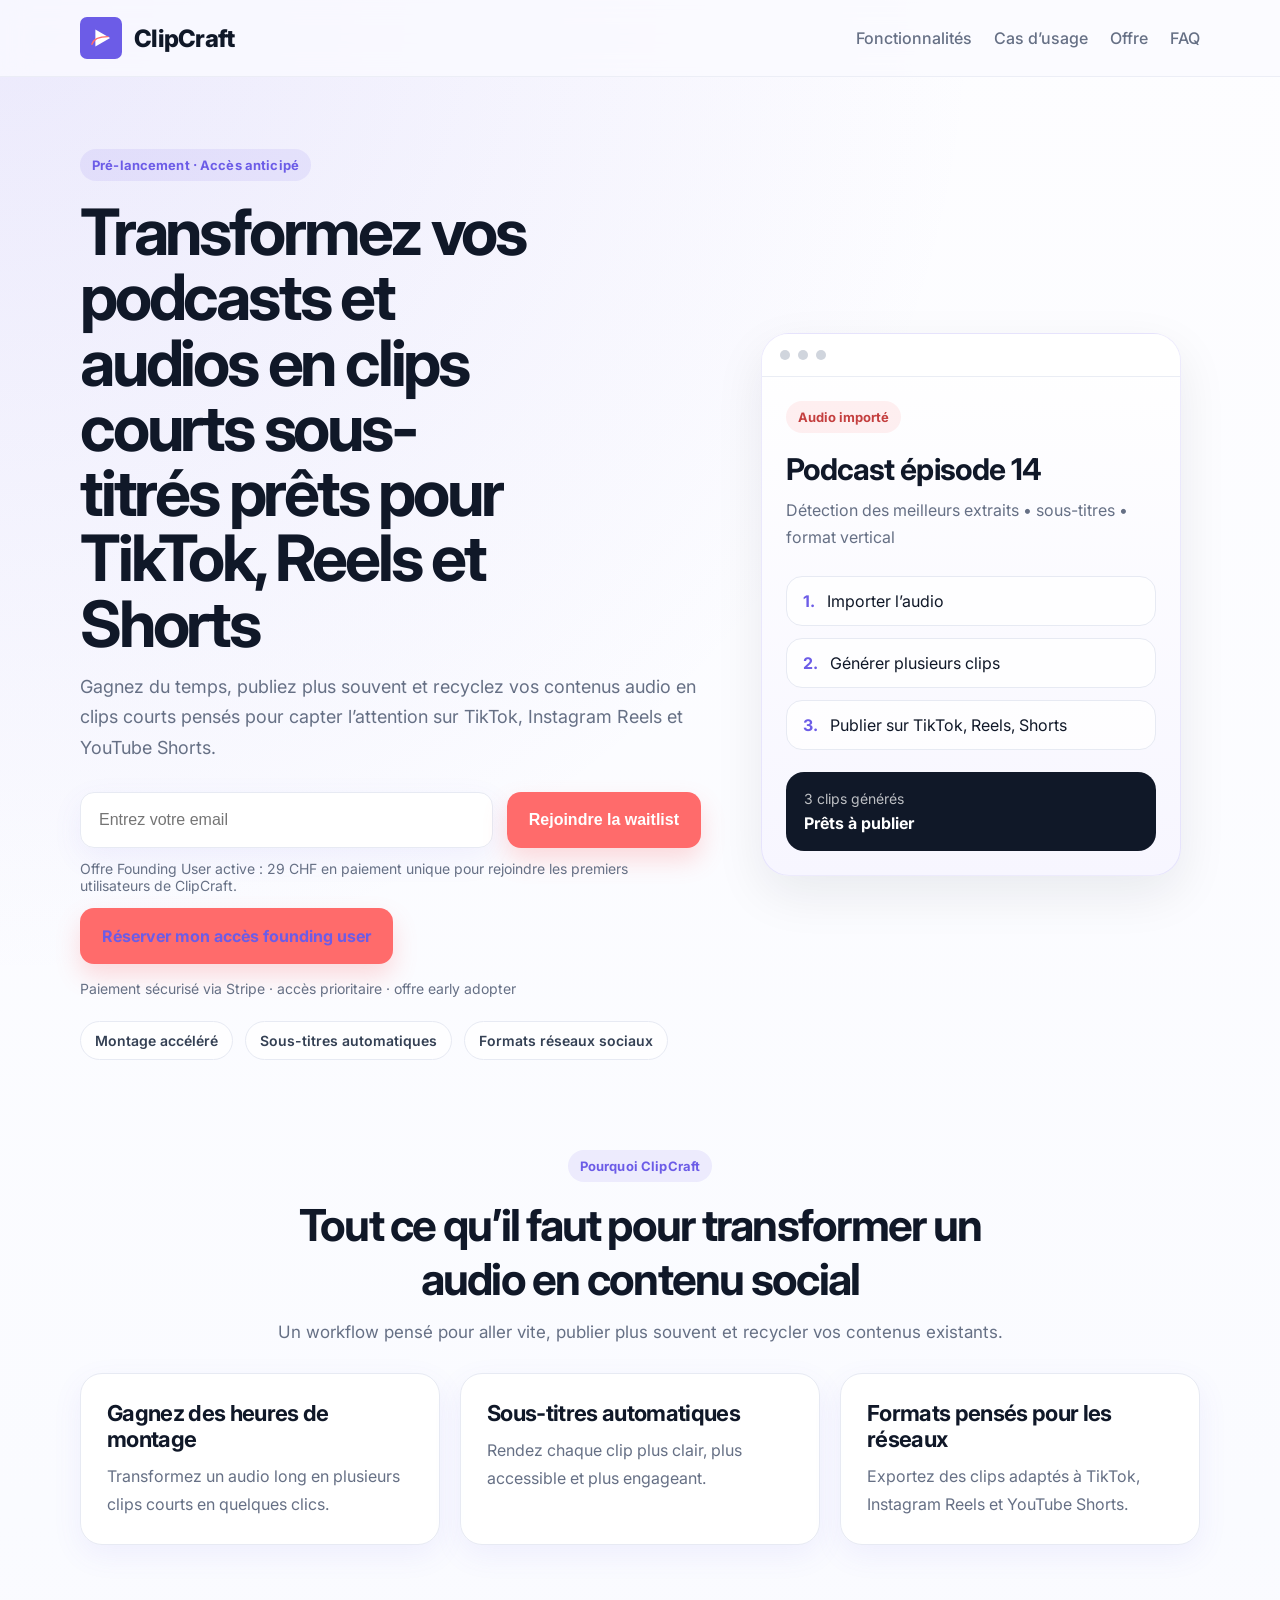
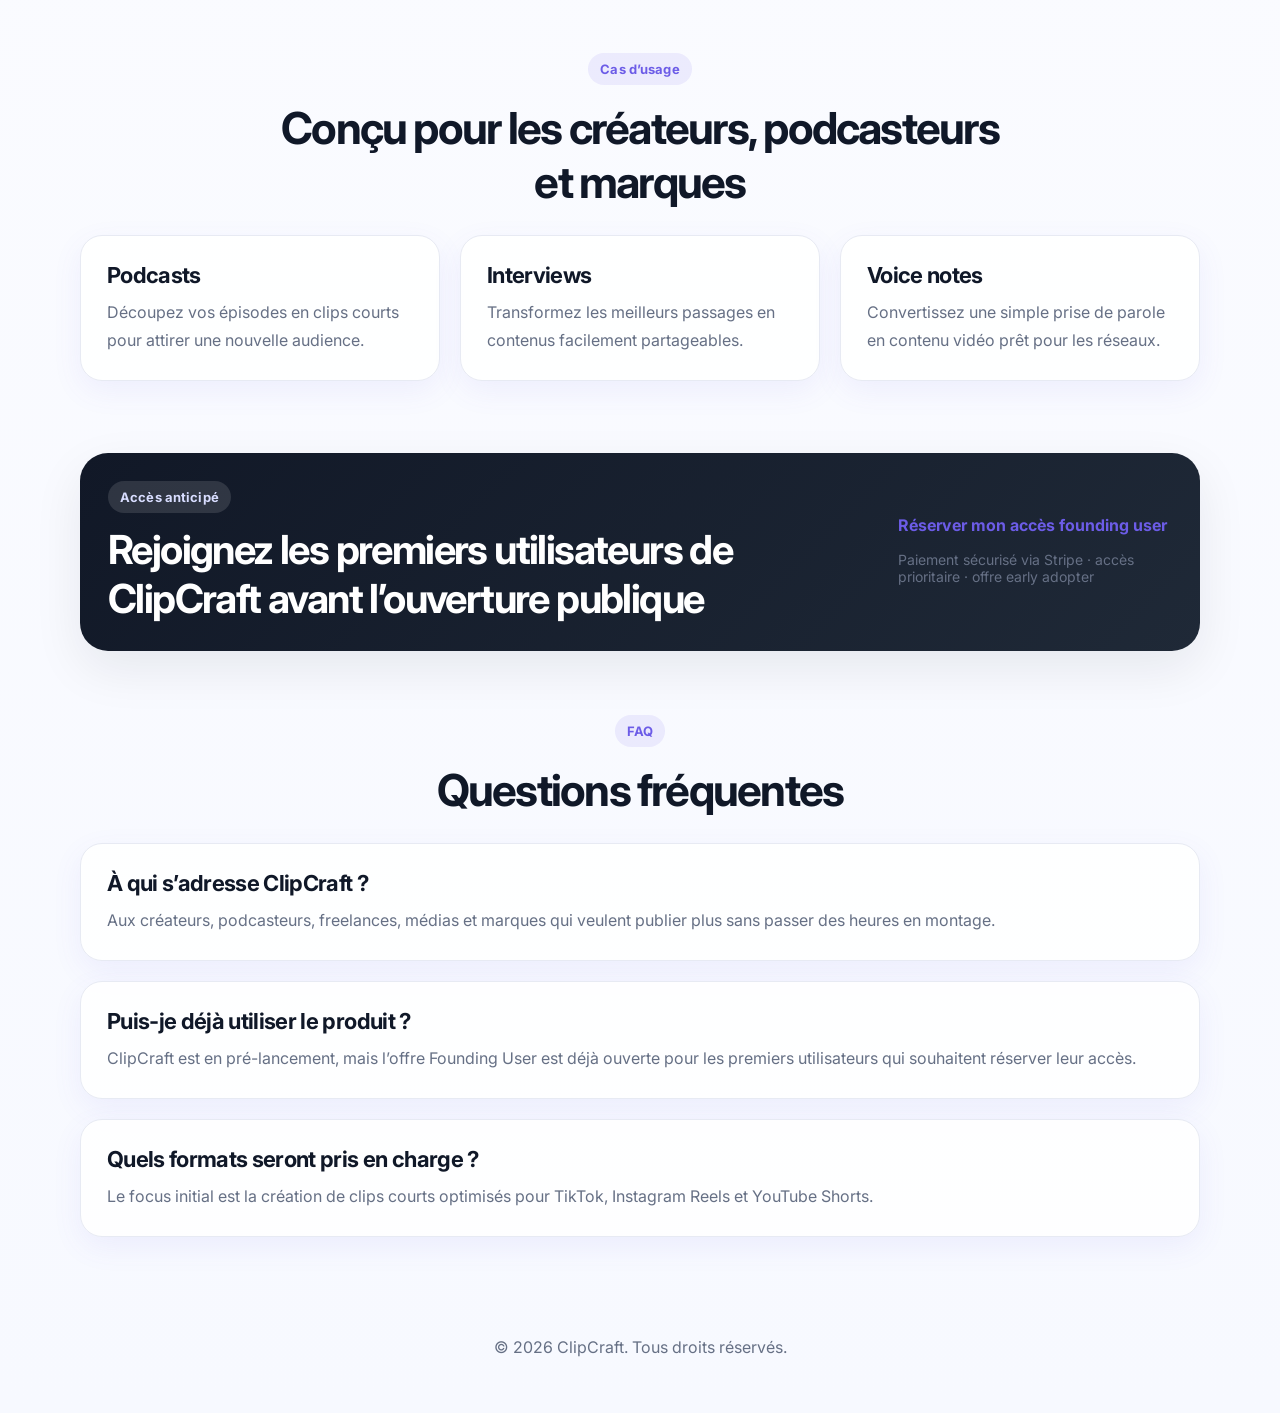
==== commit 0413da13: "Improve landing conversion copy and CTA structure" ====
--- a/index.html
+++ b/index.html
@@ -1,13 +1,5 @@
 <!doctype html>
 <html lang="fr">
-<!-- Google tag (gtag.js) -->
-<script async src="https://www.googletagmanager.com/gtag/js?id=G-SKMSDWS56Z"></script>
-<script>
-  window.dataLayer = window.dataLayer || [];
-  function gtag(){dataLayer.push(arguments);}
-  gtag('js', new Date());
-  gtag('config', 'G-SKMSDWS56Z');
-</script>
 <head>
   <meta charset="UTF-8" />
   <meta name="viewport" content="width=device-width,initial-scale=1" />
@@ -23,6 +15,13 @@
     rel="stylesheet"
   />
   <link rel="stylesheet" href="styles.css" />
+  <script async src="https://www.googletagmanager.com/gtag/js?id=G-SKMSDWS56Z"></script>
+  <script>
+    window.dataLayer = window.dataLayer || [];
+    function gtag(){dataLayer.push(arguments);}
+    gtag('js', new Date());
+    gtag('config', 'G-SKMSDWS56Z');
+  </script>
 </head>
 <body>
   <header class="site-header">
@@ -32,11 +31,11 @@
         <span>ClipCraft</span>
       </div>
       <nav class="nav">
-  <a href="#features">Fonctionnalités</a>
-  <a href="#use-cases">Cas d’usage</a>
-  <a href="/offre.html">Offre</a>
-  <a href="#faq">FAQ</a>
-</nav>
+        <a href="#features">Fonctionnalités</a>
+        <a href="#use-cases">Cas d’usage</a>
+        <a href="/offre.html">Offre</a>
+        <a href="#faq">FAQ</a>
+      </nav>
     </div>
   </header>
 
@@ -45,10 +44,10 @@
       <div class="container hero-grid">
         <div class="hero-copy">
           <span class="eyebrow">Pré-lancement · Accès anticipé</span>
-          <h1>Transformez vos audios en shorts prêts à publier en quelques minutes</h1>
+          <h1>Transformez vos podcasts et audios en clips courts sous-titrés prêts pour TikTok, Reels et Shorts</h1>
           <p class="hero-text">
-            ClipCraft transforme vos podcasts, interviews et voice notes en clips courts
-            sous-titrés pour TikTok, Reels et YouTube Shorts.
+            Gagnez du temps, publiez plus souvent et recyclez vos contenus audio en clips courts
+            pensés pour capter l’attention sur TikTok, Instagram Reels et YouTube Shorts.
           </p>
 
           <form class="waitlist-form" action="https://formspree.io/f/xwlkekny" method="POST">
@@ -58,22 +57,28 @@
               placeholder="Entrez votre email"
               required
             />
-<input type="hidden" name="_next" value="https://clipcraft.store/merci.html" />
+            <input type="hidden" name="_next" value="https://clipcraft.store/merci.html" />
             <button type="submit">Rejoindre la waitlist</button>
           </form>
 
-         <p class="form-note">Accès anticipé réservé aux premiers inscrits. Offre founding user bientôt disponible.</p>
-<p class="offer-link-inline">
-<a
-  href="https://buy.stripe.com/eVq4gyfzS7hm0228qC8ww00"
-  class="secondary-cta"
-  target="_blank"
-  rel="noopener noreferrer"
-  onclick="trackPurchaseClick('landing_cta')"
->
-  Réserver mon accès founding user
-</a>
-</p>
+          <p class="form-note">
+            Offre Founding User active : 29 CHF en paiement unique pour rejoindre les premiers utilisateurs de ClipCraft.
+          </p>
+
+          <p class="offer-link-inline">
+            <a
+              href="https://buy.stripe.com/eVq4gyfzS7hm0228qC8ww00"
+              class="secondary-cta"
+              target="_blank"
+              rel="noopener noreferrer"
+              onclick="trackPurchaseClick('hero_cta')"
+            >
+              Réserver mon accès founding user
+            </a>
+          </p>
+
+          <p class="form-note">Paiement sécurisé via Stripe · accès prioritaire · offre early adopter</p>
+
           <div class="hero-points">
             <span>Montage accéléré</span>
             <span>Sous-titres automatiques</span>
@@ -171,18 +176,23 @@
       <div class="container cta-band-content">
         <div>
           <span class="section-kicker">Accès anticipé</span>
-          <h2>Rejoignez les premiers utilisateurs de ClipCraft</h2>
-        </div>
-<p class="offer-link-inline">
-  <a
-    href="https://buy.stripe.com/eVq4gyfzS7hm0228qC8ww00"
-    target="_blank"
-    rel="noopener noreferrer"
-    onclick="trackPurchaseClick('landing_inline')"
-  >
-    Réserver mon accès founding user
-  </a>
-</p>
+          <h2>Rejoignez les premiers utilisateurs de ClipCraft avant l’ouverture publique</h2>
+        </div>
+
+        <div>
+          <p class="offer-link-inline">
+            <a
+              href="https://buy.stripe.com/eVq4gyfzS7hm0228qC8ww00"
+              target="_blank"
+              rel="noopener noreferrer"
+              onclick="trackPurchaseClick('bottom_cta')"
+            >
+              Réserver mon accès founding user
+            </a>
+          </p>
+          <p class="form-note">Paiement sécurisé via Stripe · accès prioritaire · offre early adopter</p>
+        </div>
+      </div>
     </section>
 
     <section id="faq" class="faq">
@@ -199,7 +209,7 @@
           </div>
           <div class="faq-item">
             <h3>Puis-je déjà utiliser le produit ?</h3>
-            <p>Le produit est en pré-lancement. Les premiers inscrits seront prioritaires pour accéder à l’offre founding user au lancement.</p>
+            <p>ClipCraft est en pré-lancement, mais l’offre Founding User est déjà ouverte pour les premiers utilisateurs qui souhaitent réserver leur accès.</p>
           </div>
           <div class="faq-item">
             <h3>Quels formats seront pris en charge ?</h3>
@@ -215,17 +225,18 @@
       <p>© 2026 ClipCraft. Tous droits réservés.</p>
     </div>
   </footer>
-<script>
-  function trackPurchaseClick(source) {
-    if (typeof gtag === 'function') {
-      gtag('event', 'begin_checkout', {
-        currency: 'CHF',
-        value: 29,
-        source: source,
-        product_name: 'ClipCraft Founding User'
-      });
+
+  <script>
+    function trackPurchaseClick(source) {
+      if (typeof gtag === 'function') {
+        gtag('event', 'begin_checkout', {
+          currency: 'CHF',
+          value: 29,
+          source: source,
+          product_name: 'ClipCraft Founding User'
+        });
+      }
     }
-  }
-</script>
+  </script>
 </body>
 </html>
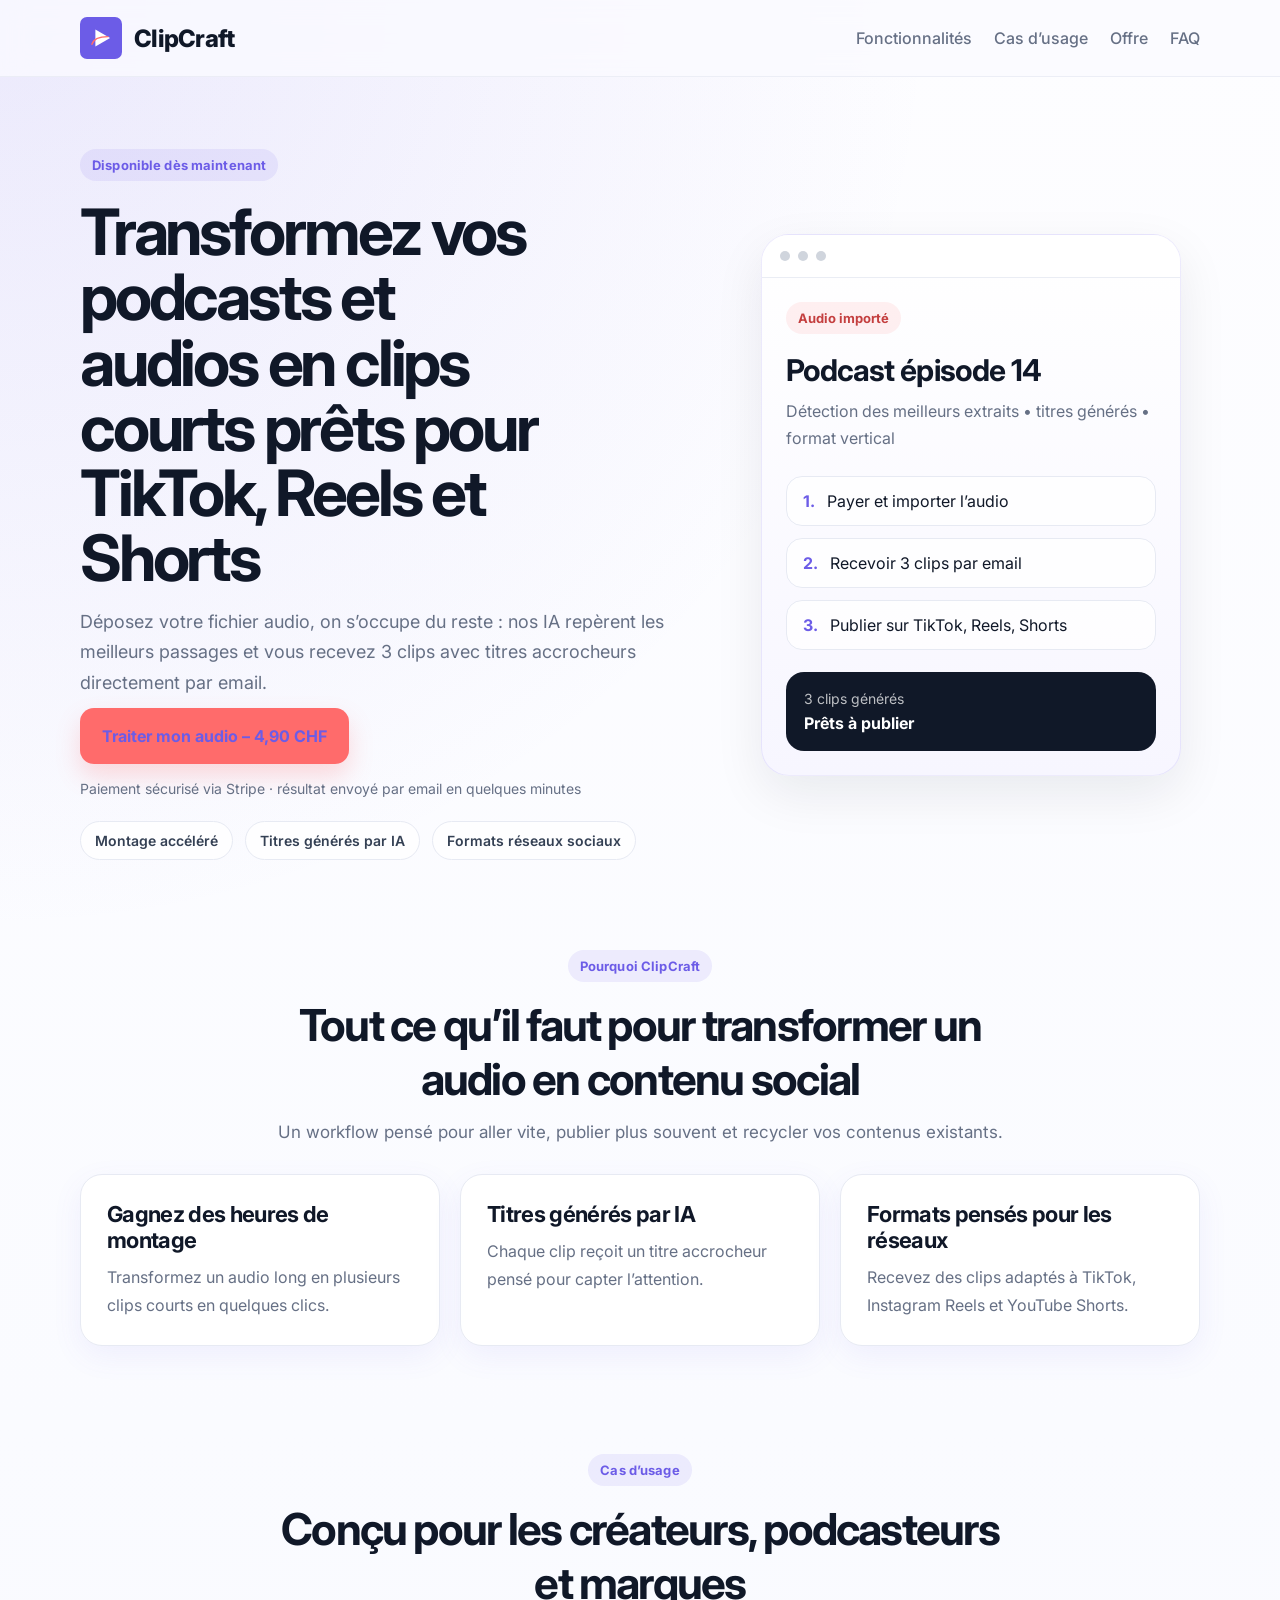
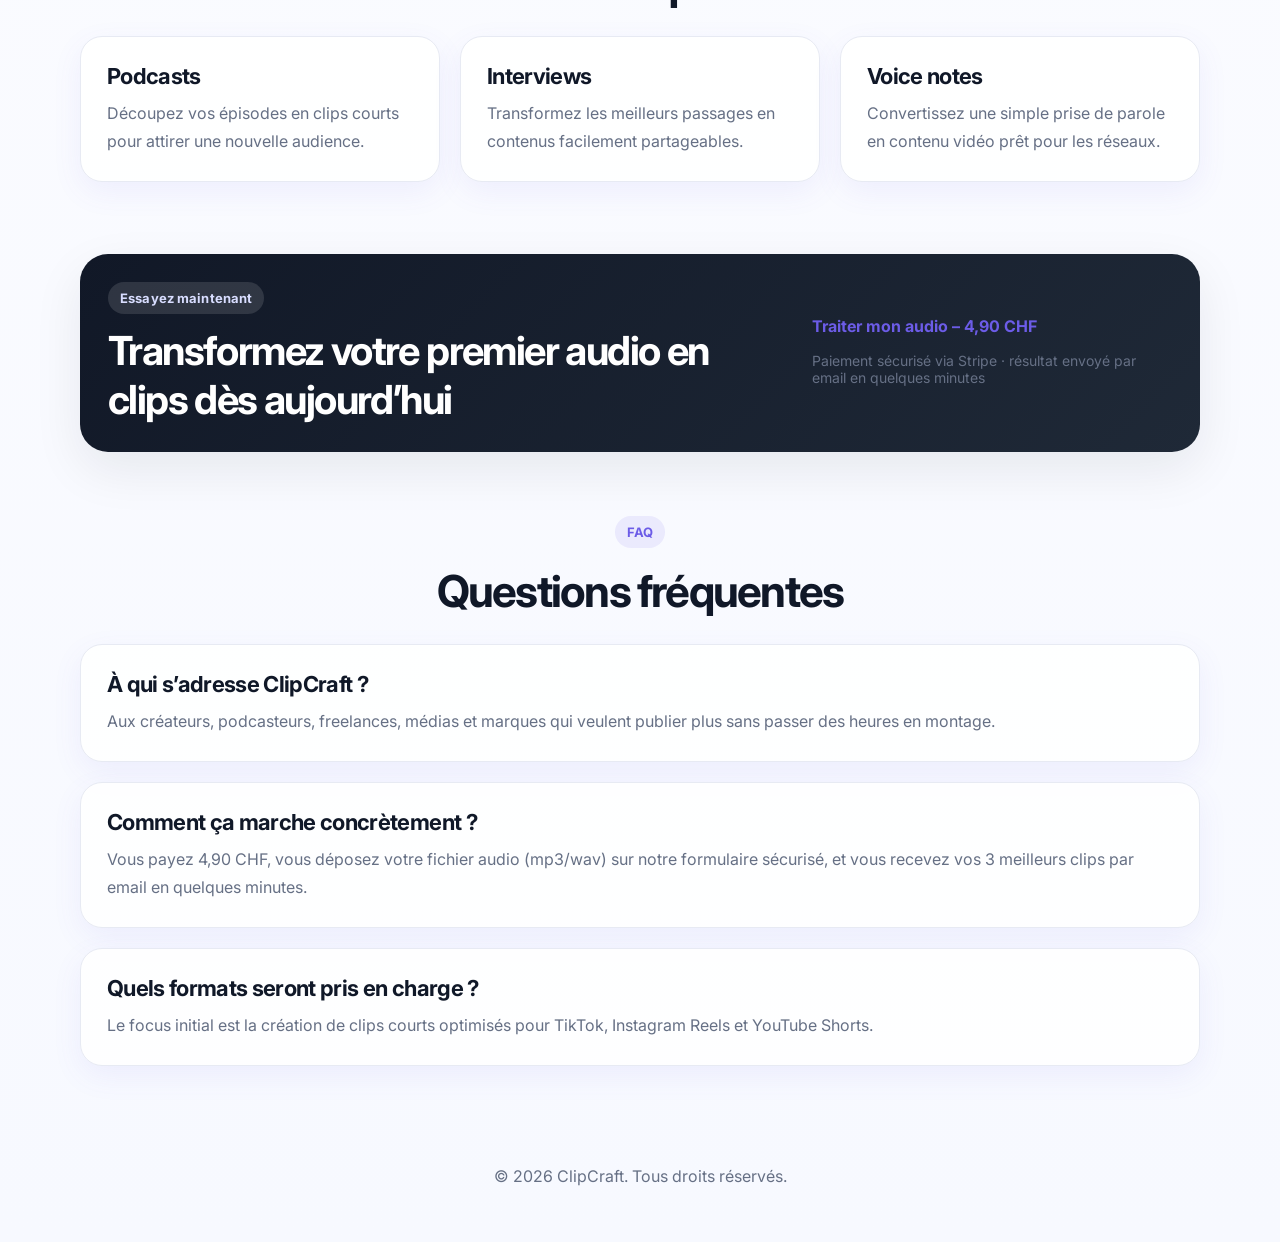
==== commit 7c3f34f5: "Remplace l'offre Founding User (29 CHF) par le vrai produit (4,90 CHF)" ====
--- a/index.html
+++ b/index.html
@@ -3,10 +3,10 @@
 <head>
   <meta charset="UTF-8" />
   <meta name="viewport" content="width=device-width,initial-scale=1" />
-  <title>ClipCraft — Transformez vos audios en shorts prêts à publier</title>
+  <title>ClipCraft — Transformez vos audios en clips prêts à publier</title>
   <meta
     name="description"
-    content="ClipCraft transforme vos podcasts, interviews et voice notes en clips courts sous-titrés prêts pour TikTok, Reels et YouTube Shorts."
+    content="ClipCraft transforme vos podcasts, interviews et voice notes en 3 clips courts avec titres accrocheurs, envoyés directement par email."
   />
   <link rel="preconnect" href="https://fonts.googleapis.com" />
   <link rel="preconnect" href="https://fonts.gstatic.com" crossorigin />
@@ -43,45 +43,30 @@
     <section class="hero">
       <div class="container hero-grid">
         <div class="hero-copy">
-          <span class="eyebrow">Pré-lancement · Accès anticipé</span>
-          <h1>Transformez vos podcasts et audios en clips courts sous-titrés prêts pour TikTok, Reels et Shorts</h1>
+          <span class="eyebrow">Disponible dès maintenant</span>
+          <h1>Transformez vos podcasts et audios en clips courts prêts pour TikTok, Reels et Shorts</h1>
           <p class="hero-text">
-            Gagnez du temps, publiez plus souvent et recyclez vos contenus audio en clips courts
-            pensés pour capter l’attention sur TikTok, Instagram Reels et YouTube Shorts.
-          </p>
-
-          <form class="waitlist-form" action="https://formspree.io/f/xwlkekny" method="POST">
-            <input
-              type="email"
-              name="email"
-              placeholder="Entrez votre email"
-              required
-            />
-            <input type="hidden" name="_next" value="https://clipcraft.store/merci.html" />
-            <button type="submit">Rejoindre la waitlist</button>
-          </form>
-
-          <p class="form-note">
-            Offre Founding User active : 29 CHF en paiement unique pour rejoindre les premiers utilisateurs de ClipCraft.
+            Déposez votre fichier audio, on s’occupe du reste : nos IA repèrent les meilleurs
+            passages et vous recevez 3 clips avec titres accrocheurs directement par email.
           </p>
 
           <p class="offer-link-inline">
             <a
-              href="https://buy.stripe.com/eVq4gyfzS7hm0228qC8ww00"
+              href="https://buy.stripe.com/7sY3cu73m9pu8yy22e8ww01"
               class="secondary-cta"
               target="_blank"
               rel="noopener noreferrer"
               onclick="trackPurchaseClick('hero_cta')"
             >
-              Réserver mon accès founding user
+              Traiter mon audio – 4,90 CHF
             </a>
           </p>
 
-          <p class="form-note">Paiement sécurisé via Stripe · accès prioritaire · offre early adopter</p>
+          <p class="form-note">Paiement sécurisé via Stripe · résultat envoyé par email en quelques minutes</p>
 
           <div class="hero-points">
             <span>Montage accéléré</span>
-            <span>Sous-titres automatiques</span>
+            <span>Titres générés par IA</span>
             <span>Formats réseaux sociaux</span>
           </div>
         </div>
@@ -96,16 +81,16 @@
             <div class="mockup-body">
               <div class="mockup-badge">Audio importé</div>
               <h3>Podcast épisode 14</h3>
-              <p>Détection des meilleurs extraits • sous-titres • format vertical</p>
+              <p>Détection des meilleurs extraits • titres générés • format vertical</p>
 
               <div class="mockup-steps">
                 <div class="step">
                   <strong>1.</strong>
-                  <span>Importer l’audio</span>
+                  <span>Payer et importer l’audio</span>
                 </div>
                 <div class="step">
                   <strong>2.</strong>
-                  <span>Générer plusieurs clips</span>
+                  <span>Recevoir 3 clips par email</span>
                 </div>
                 <div class="step">
                   <strong>3.</strong>
@@ -137,12 +122,12 @@
             <p>Transformez un audio long en plusieurs clips courts en quelques clics.</p>
           </div>
           <div class="card">
-            <h3>Sous-titres automatiques</h3>
-            <p>Rendez chaque clip plus clair, plus accessible et plus engageant.</p>
+            <h3>Titres générés par IA</h3>
+            <p>Chaque clip reçoit un titre accrocheur pensé pour capter l’attention.</p>
           </div>
           <div class="card">
             <h3>Formats pensés pour les réseaux</h3>
-            <p>Exportez des clips adaptés à TikTok, Instagram Reels et YouTube Shorts.</p>
+            <p>Recevez des clips adaptés à TikTok, Instagram Reels et YouTube Shorts.</p>
           </div>
         </div>
       </div>
@@ -175,22 +160,22 @@
     <section class="cta-band">
       <div class="container cta-band-content">
         <div>
-          <span class="section-kicker">Accès anticipé</span>
-          <h2>Rejoignez les premiers utilisateurs de ClipCraft avant l’ouverture publique</h2>
+          <span class="section-kicker">Essayez maintenant</span>
+          <h2>Transformez votre premier audio en clips dès aujourd’hui</h2>
         </div>
 
         <div>
           <p class="offer-link-inline">
             <a
-              href="https://buy.stripe.com/eVq4gyfzS7hm0228qC8ww00"
+              href="https://buy.stripe.com/7sY3cu73m9pu8yy22e8ww01"
               target="_blank"
               rel="noopener noreferrer"
               onclick="trackPurchaseClick('bottom_cta')"
             >
-              Réserver mon accès founding user
+              Traiter mon audio – 4,90 CHF
             </a>
           </p>
-          <p class="form-note">Paiement sécurisé via Stripe · accès prioritaire · offre early adopter</p>
+          <p class="form-note">Paiement sécurisé via Stripe · résultat envoyé par email en quelques minutes</p>
         </div>
       </div>
     </section>
@@ -208,8 +193,8 @@
             <p>Aux créateurs, podcasteurs, freelances, médias et marques qui veulent publier plus sans passer des heures en montage.</p>
           </div>
           <div class="faq-item">
-            <h3>Puis-je déjà utiliser le produit ?</h3>
-            <p>ClipCraft est en pré-lancement, mais l’offre Founding User est déjà ouverte pour les premiers utilisateurs qui souhaitent réserver leur accès.</p>
+            <h3>Comment ça marche concrètement ?</h3>
+            <p>Vous payez 4,90 CHF, vous déposez votre fichier audio (mp3/wav) sur notre formulaire sécurisé, et vous recevez vos 3 meilleurs clips par email en quelques minutes.</p>
           </div>
           <div class="faq-item">
             <h3>Quels formats seront pris en charge ?</h3>
@@ -231,12 +216,12 @@
       if (typeof gtag === 'function') {
         gtag('event', 'begin_checkout', {
           currency: 'CHF',
-          value: 29,
+          value: 4.90,
           source: source,
-          product_name: 'ClipCraft Founding User'
+          product_name: 'ClipCraft - Traitement audio'
         });
       }
     }
   </script>
 </body>
-</html>+</html>
